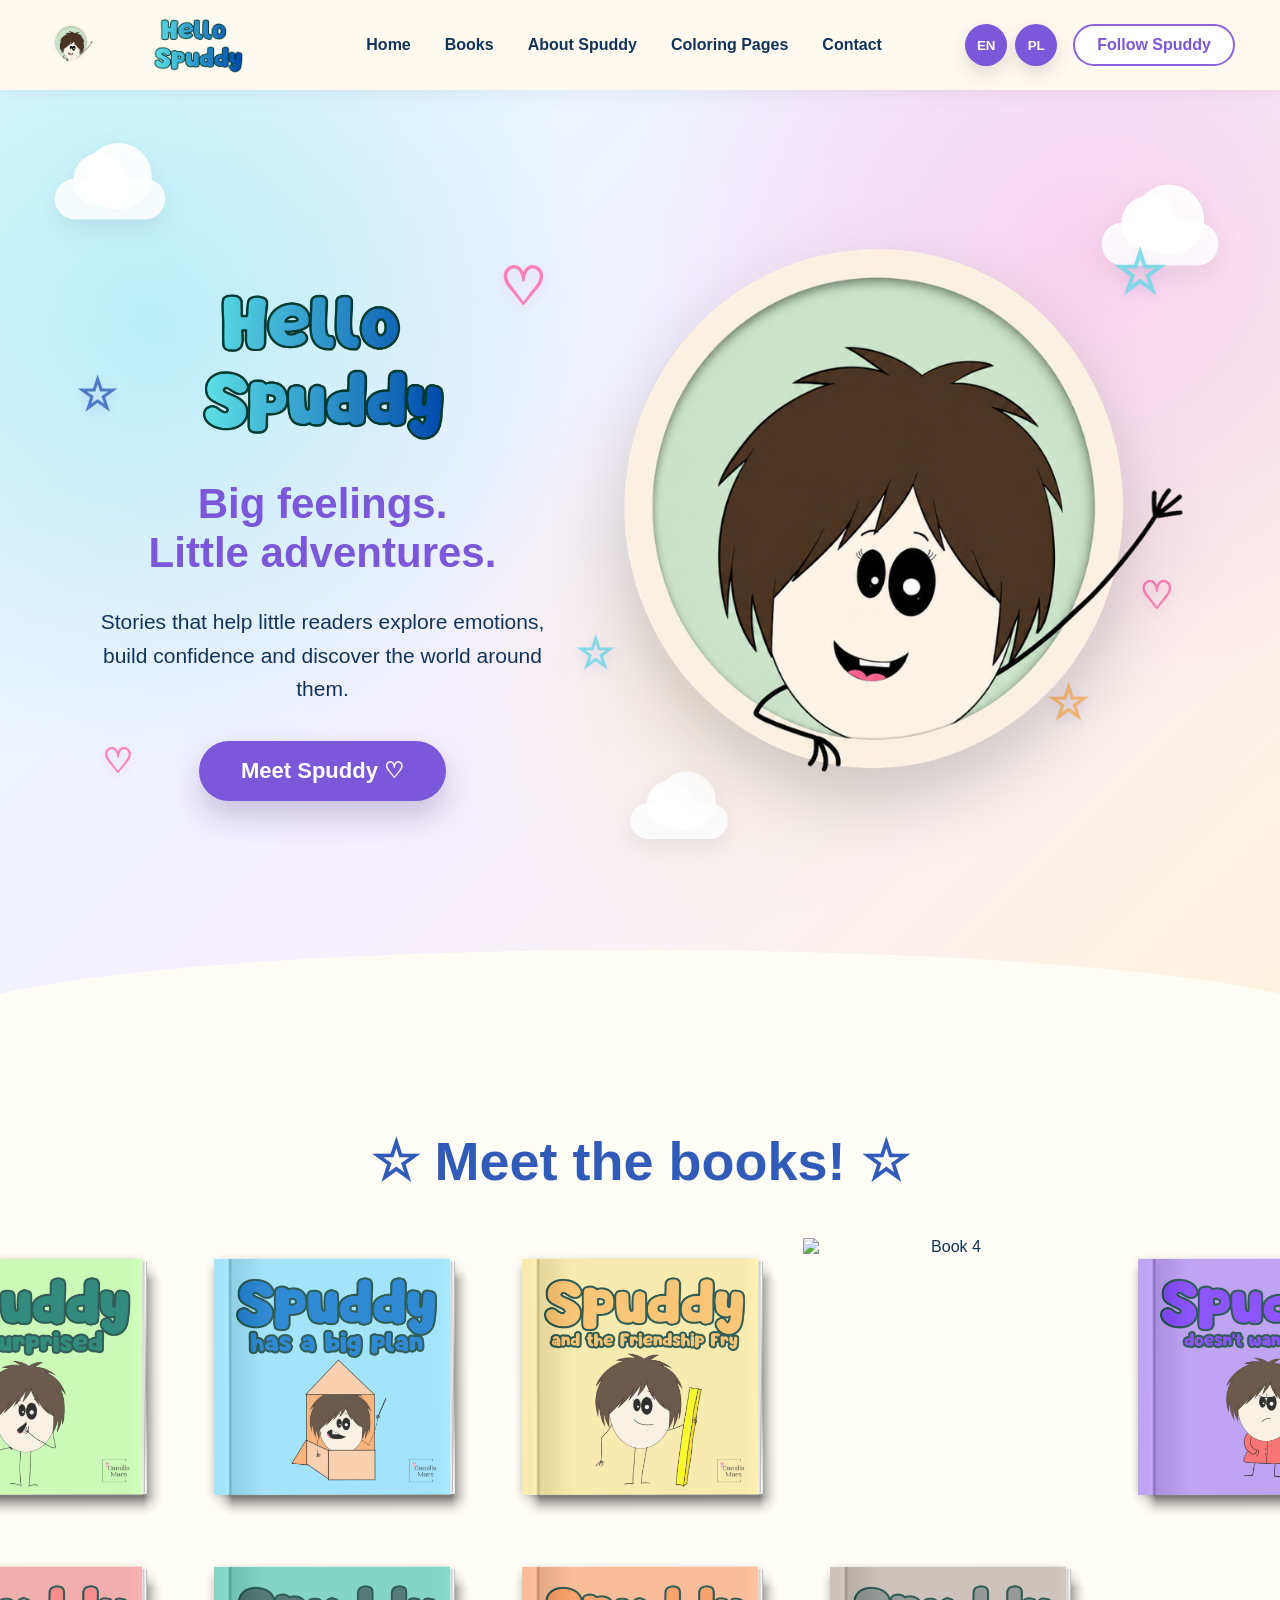
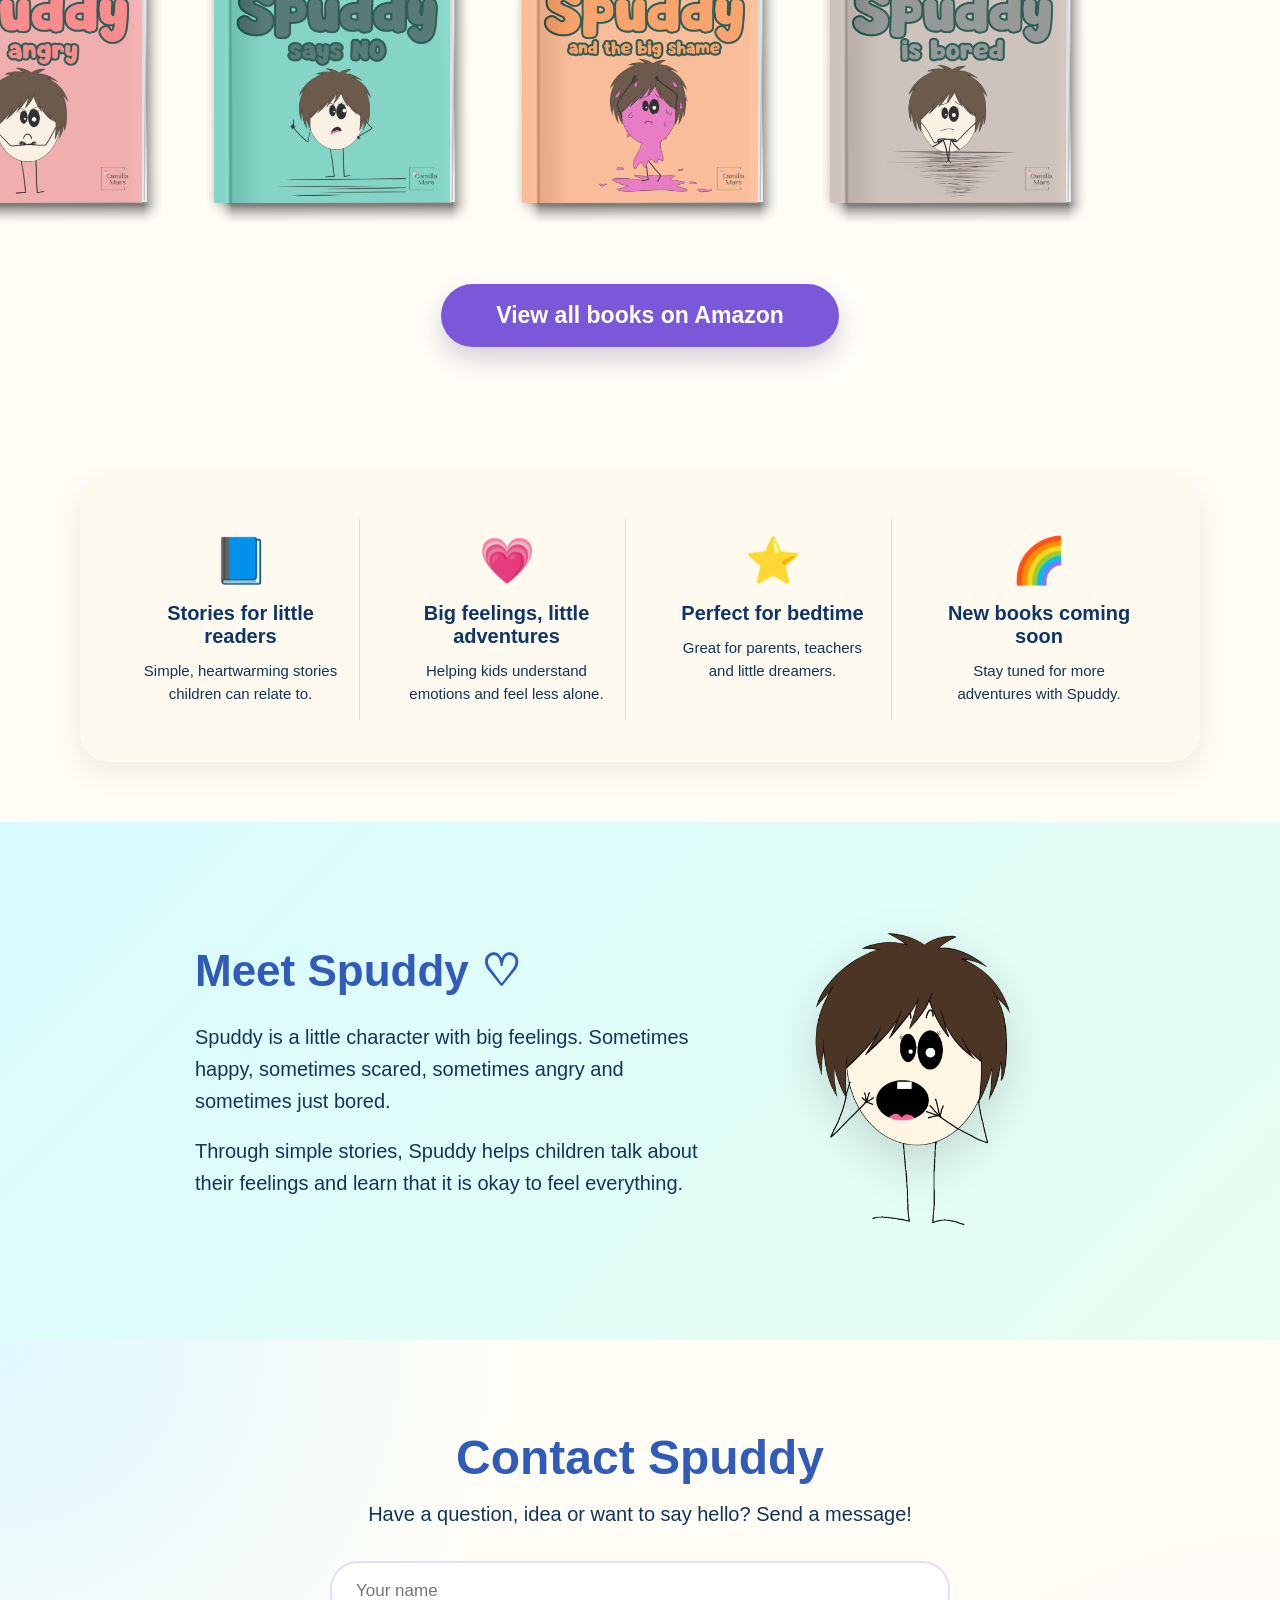
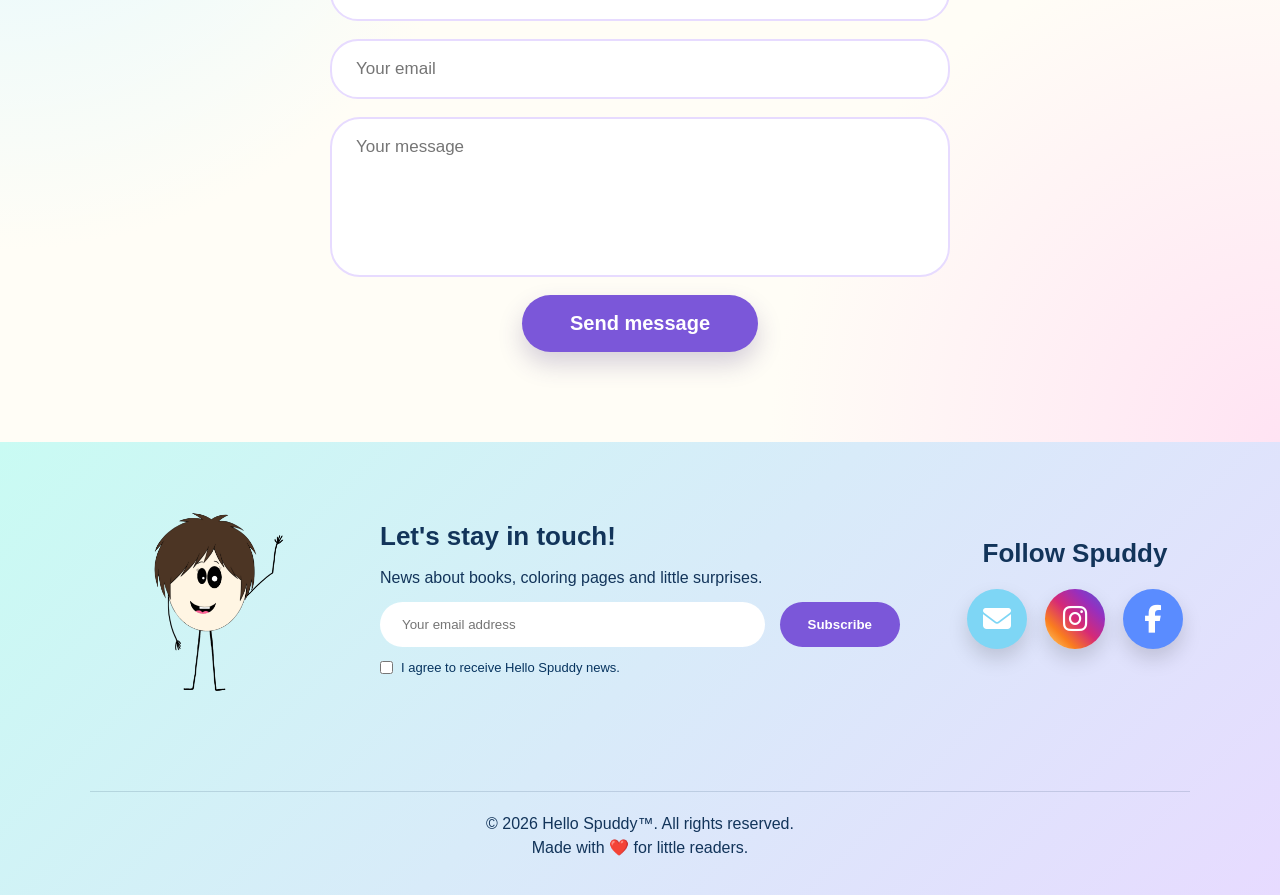
==== index.html @ d11b33b0 "news5" ====
<!DOCTYPE html>
<html lang="en">
<head>
  <meta charset="UTF-8" />
  <meta name="viewport" content="width=device-width, initial-scale=1.0" />
  <title>Hello Spuddy</title>

  <link rel="stylesheet" href="https://cdnjs.cloudflare.com/ajax/libs/font-awesome/6.7.2/css/all.min.css">
  <link rel="stylesheet" href="style.css" />
</head>

<body>

<header class="topbar">
  <div class="brand">
    <img src="images/Spuddy.png" alt="Spuddy" class="mini-spuddy">
    <img src="images/Logo.png" alt="Hello Spuddy" class="mini-logo">
  </div>

  <nav>
    <a href="#" data-i18n="navHome">Home</a>
    <a href="#books" data-i18n="navBooks">Books</a>
    <a href="#about" data-i18n="navAbout">About Spuddy</a>
    <a href="#coloring" data-i18n="navColoring">Coloring Pages</a>
    <a href="#contact" data-i18n="navContact">Contact</a>
  </nav>

  <div class="header-right">
    <div class="language-switcher">
      <button onclick="setLanguage('en')">EN</button>
      <button onclick="setLanguage('pl')">PL</button>
    </div>

    <a href="#follow" class="follow-btn" data-i18n="followBtn">Follow Spuddy</a>
  </div>
</header>

<section class="hero">
  <div class="floating-elements">
    <span class="cloud cloud1"></span>
    <span class="cloud cloud2"></span>
    <span class="cloud cloud3"></span>

    <span class="shape heart h1">♡</span>
    <span class="shape heart h2">♡</span>
    <span class="shape heart h3">♡</span>

    <span class="shape star s1">☆</span>
    <span class="shape star s2">☆</span>
    <span class="shape star s3">☆</span>
    <span class="shape star s4">☆</span>
  </div>

  <div class="hero-text">
    <img src="images/Logo.png" alt="Hello Spuddy" class="main-logo">

    <h2 data-i18n="heroTitle">Big feelings.<br>Little adventures.</h2>

    <p data-i18n="heroText">
      Stories that help little readers explore emotions, build confidence
      and discover the world around them.
    </p>

    <a href="#books" class="main-btn" data-i18n="heroButton">Meet Spuddy ♡</a>
  </div>

  <div class="hero-image">
    <img src="images/Spuddy.png" alt="Spuddy" class="big-spuddy">
  </div>
</section>

<section class="books-section" id="books">
  <h2 class="section-title" data-i18n="booksTitle">☆ Meet the books! ☆</h2>

  <div class="books-grid">
    <img src="images/book1.png" alt="Book 1">
    <img src="images/book2.png" alt="Book 2">
    <img src="images/book3.png" alt="Book 3">
    <img src="images/book4.png" alt="Book 4">
    <img src="images/book5.png" alt="Book 5">
    <img src="images/book6.png" alt="Book 6">
    <img src="images/book7.png" alt="Book 7">
    <img src="images/book8.png" alt="Book 8">
    <img src="images/book9.png" alt="Book 9">
  </div>

  <a href="#" class="amazon-btn" data-i18n="amazonButton">View all books on Amazon</a>
</section>

<section class="features">
  <div class="feature">
    <div class="icon">📘</div>
    <h3 data-i18n="feature1Title">Stories for little readers</h3>
    <p data-i18n="feature1Text">Simple, heartwarming stories children can relate to.</p>
  </div>

  <div class="feature">
    <div class="icon">💗</div>
    <h3 data-i18n="feature2Title">Big feelings, little adventures</h3>
    <p data-i18n="feature2Text">Helping kids understand emotions and feel less alone.</p>
  </div>

  <div class="feature">
    <div class="icon">⭐</div>
    <h3 data-i18n="feature3Title">Perfect for bedtime</h3>
    <p data-i18n="feature3Text">Great for parents, teachers and little dreamers.</p>
  </div>

  <div class="feature">
    <div class="icon">🌈</div>
    <h3 data-i18n="feature4Title">New books coming soon</h3>
    <p data-i18n="feature4Text">Stay tuned for more adventures with Spuddy.</p>
  </div>
</section>

<section class="about" id="about">
  <div>
    <h2 data-i18n="aboutTitle">Meet Spuddy ♡</h2>
    <p data-i18n="aboutText1">
      Spuddy is a little character with big feelings. Sometimes happy,
      sometimes scared, sometimes angry and sometimes just bored.
    </p>
    <p data-i18n="aboutText2">
      Through simple stories, Spuddy helps children talk about their feelings
      and learn that it is okay to feel everything.
    </p>
  </div>

  <img src="images/Spuddy2.png" alt="Spuddy">
</section>

<section class="contact-section" id="contact">
  <h2 data-i18n="contactTitle">Contact Spuddy</h2>
  <p data-i18n="contactText">
    Have a question, idea or want to say hello? Send a message!
  </p>

  <form class="contact-form"
      action="https://api.web3forms.com/submit"
      method="POST"
      target="hidden_iframe"
      onsubmit="showFormMessage()">

    <input type="hidden"
           name="access_key"
           value="de838ade-cd23-400a-8c38-801403afde8f">

    <input type="hidden"
           name="subject"
           value="New message from Hello Spuddy website">

    <input type="hidden"
           name="from_name"
           value="Hello Spuddy Website">

    <input type="hidden"
       name="redirect"
       value="https://hellospuddy.com/#contact">

    <input type="text"
           name="name"
           data-i18n-placeholder="contactName"
           placeholder="Your name"
           required>

    <input type="email"
           name="email"
           data-i18n-placeholder="contactEmail"
           placeholder="Your email"
           required>

    <textarea name="message"
              rows="6"
              data-i18n-placeholder="contactMessage"
              placeholder="Your message"
              required></textarea>

<button type="submit"
        data-i18n="contactButton">
  Send message
</button>

<p class="form-status" id="formStatus" data-i18n="formSuccess">
  Thank you! Your message has been sent successfully.
</p>

<iframe name="hidden_iframe" style="display:none;"></iframe>
  </form>
</section>

<footer>
  <div class="footer-spuddy">
    <img src="images/Spuddy3.png" alt="Spuddy">
  </div>

  <div class="footer-newsletter">
    <h3 data-i18n="stayTitle">Let's stay in touch!</h3>
    <p data-i18n="stayText">News about books, coloring pages and little surprises.</p>

    <div class="email-box">
      <input
        type="email"
        id="newsletterEmail"
        data-i18n-placeholder="emailPlaceholder"
        placeholder="Your email address"
        required
      >

      <button
        type="button"
        id="newsletterButton"
        data-i18n="subscribeButton">
        Subscribe
      </button>
    </div>

    <label class="newsletter-consent">
      <input type="checkbox" id="newsletterConsent">
      <span data-i18n="newsletterConsent">
        I agree to receive Hello Spuddy news.
      </span>
    </label>

    <p class="newsletter-status" id="newsletterStatus"></p>
  </div>

  <div class="social" id="follow">
    <h3 data-i18n="socialTitle">Follow Spuddy</h3>

    <div class="social-icons">
      <a href="mailto:hellospuddy@gmail.com" class="mail" title="Email">
        <i class="fas fa-envelope"></i>
      </a>

      <a href="https://instagram.com/hellospuddy" target="_blank" rel="noopener noreferrer" class="instagram" title="Instagram">
        <i class="fab fa-instagram"></i>
      </a>

      <a href="https://facebook.com/hellospuddy" target="_blank" rel="noopener noreferrer" class="facebook" title="Facebook">
        <i class="fab fa-facebook-f"></i>
      </a>
    </div>
  </div>

  <div class="footer-copyright">
    <p>
      © 2026 Hello Spuddy™. All rights reserved.
      <br>
      Made with ❤️ for little readers.
    </p>
  </div>
</footer>
<iframe name="brevo_hidden_iframe" style="display:none;"></iframe>

<form
  id="brevoHiddenForm"
  method="POST"
  action="https://7d89f763.sibforms.com/serve/[base64]"
  target="brevo_hidden_iframe"
  style="display:none;"
>
  <input type="text" name="EMAIL" id="brevoEmail">
  <input type="checkbox" name="NEWSLETTER_CONSENT" id="brevoConsent" value="1">
  <input type="text" name="email_address_check" value="">
  <input type="hidden" name="locale" id="brevoLocale" value="en">
</form>

<script src="script.js"></script>

</body>
</html>
---- style.css ----
*{
  margin:0;
  padding:0;
  box-sizing:border-box;
}

html{
  scroll-behavior:smooth;
}

body{
  font-family:Arial, Helvetica, sans-serif;
  background:#fffdf6;
  color:#12345a;
  overflow-x:hidden;
}

.topbar{
  height:90px;
  padding:0 45px;
  display:flex;
  align-items:center;
  justify-content:space-between;
  gap:30px;
  background:#fffaf0;
  position:sticky;
  top:0;
  z-index:20;
  box-shadow:0 5px 20px rgba(0,0,0,.05);
}

.brand{
  display:flex;
  align-items:center;
  gap:14px;
  flex-shrink:0;
}

.mini-spuddy{
  width:54px;
  height:54px;
  object-fit:contain;
}

.mini-logo{
  width:170px;
}

nav{
  display:flex;
  align-items:center;
  justify-content:center;
  gap:34px;
  flex:1;
}

nav a{
  color:#12345a;
  text-decoration:none;
  font-weight:bold;
  font-size:16px;
  white-space:nowrap;
}

nav a:hover{
  color:#7c55d9;
}

.header-right{
  display:flex;
  align-items:center;
  justify-content:flex-end;
  gap:16px;
  flex-shrink:0;
}

.language-switcher{
  display:flex;
  align-items:center;
  gap:8px;
  flex-shrink:0;
}

.language-switcher button{
  width:42px;
  height:42px;
  border:none;
  border-radius:50%;
  background:#7b57d9;
  color:white;
  font-weight:bold;
  cursor:pointer;
  transition:.3s;
  box-shadow:0 8px 18px rgba(0,0,0,.12);
}

.language-switcher button:hover{
  transform:translateY(-3px);
  background:#5A8CFF;
}

.follow-btn{
  min-width:160px;
  height:42px;
  display:flex;
  align-items:center;
  justify-content:center;
  border:2px solid #8b62df;
  border-radius:28px;
  padding:0 22px;
  color:#7c55d9;
  text-decoration:none;
  font-weight:bold;
  background:white;
  white-space:nowrap;
}

.hero{
  min-height:760px;
  display:flex;
  align-items:center;
  justify-content:space-between;
  padding:70px 90px 100px;
  background:
    radial-gradient(circle at 12% 25%, rgba(130,226,240,.45), transparent 34%),
    radial-gradient(circle at 85% 18%, rgba(255,163,215,.38), transparent 35%),
    radial-gradient(circle at 55% 60%, rgba(255,236,167,.28), transparent 32%),
    linear-gradient(135deg,#e4fbff,#f5efff,#fff2df);
  position:relative;
  overflow:hidden;
}

.hero::after{
  content:"";
  position:absolute;
  bottom:-80px;
  left:-5%;
  width:110%;
  height:150px;
  background:#fffdf6;
  border-radius:50% 50% 0 0;
  z-index:2;
}

.floating-elements{
  position:absolute;
  inset:0;
  pointer-events:none;
  z-index:1;
  overflow:hidden;
}

.shape{
  position:absolute;
  font-weight:bold;
  opacity:.8;
  animation:floatShape 7s ease-in-out infinite;
}

.heart{
  font-size:52px;
  color:#ff66a8;
  text-shadow:0 4px 10px rgba(255,102,168,.25);
}

.star{
  font-size:58px;
  color:#8b62df;
  text-shadow:0 4px 10px rgba(139,98,223,.22);
}

.h1{ top:18%; left:39%; animation-delay:0s; }
.h2{ top:52%; left:89%; animation-delay:1.5s; font-size:38px; }
.h3{ top:70%; left:8%; animation-delay:2.8s; font-size:34px; }

.s1{ top:16%; right:9%; animation-delay:.5s; color:#68d7e7; }
.s2{ top:58%; left:45%; animation-delay:1.2s; color:#68d7e7; font-size:42px; }
.s3{ top:63%; right:15%; animation-delay:2.2s; color:#ffb55f; font-size:46px; }
.s4{ top:30%; left:6%; animation-delay:3s; color:#315bb8; font-size:44px; }

.cloud{
  position:absolute;
  width:130px;
  height:48px;
  background:rgba(255,255,255,.85);
  border-radius:60px;
  filter:drop-shadow(0 10px 15px rgba(0,0,0,.08));
  animation:cloudMove 16s ease-in-out infinite;
}

.cloud::before,
.cloud::after{
  content:"";
  position:absolute;
  background:rgba(255,255,255,.9);
  border-radius:50%;
}

.cloud::before{
  width:62px;
  height:62px;
  left:22px;
  top:-30px;
}

.cloud::after{
  width:78px;
  height:78px;
  right:16px;
  top:-42px;
}

.cloud1{
  top:85px;
  left:45px;
  transform:scale(.85);
  animation-delay:0s;
}

.cloud2{
  top:130px;
  right:55px;
  transform:scale(.9);
  animation-delay:3s;
}

.cloud3{
  bottom:175px;
  left:48%;
  transform:scale(.75);
  animation-delay:5s;
}

@keyframes floatShape{
  0%{ transform:translateY(0) rotate(0deg) scale(1); }
  50%{ transform:translateY(-18px) rotate(8deg) scale(1.08); }
  100%{ transform:translateY(0) rotate(0deg) scale(1); }
}

@keyframes cloudMove{
  0%{ transform:translateX(0) translateY(0) scale(var(--scale,1)); }
  50%{ transform:translateX(28px) translateY(-12px) scale(var(--scale,1)); }
  100%{ transform:translateX(0) translateY(0) scale(var(--scale,1)); }
}

.hero-text{
  width:45%;
  position:relative;
  z-index:3;
  text-align:center;
  padding-right:30px;
}

.main-logo{
  width:1020px;
  max-width:100%;
  margin-bottom:25px;
}

.hero-text h2{
  font-size:42px;
  color:#7b57d9;
  line-height:1.15;
  margin-bottom:28px;
}

.hero-text p{
  font-size:21px;
  line-height:1.6;
  max-width:520px;
  margin:0 auto 35px;
}

.main-btn{
  display:inline-block;
  padding:17px 42px;
  border-radius:40px;
  background:#7b57d9;
  color:white;
  text-decoration:none;
  font-size:22px;
  font-weight:bold;
  box-shadow:0 15px 30px rgba(70,50,120,.25);
  transition:.3s;
}

.main-btn:hover{
  transform:translateY(-5px);
}

.hero-image{
  width:55%;
  position:relative;
  z-index:3;
  display:flex;
  justify-content:center;
  align-items:center;
  overflow:visible;
}

.big-spuddy{
  width:760px;
  max-width:none;
  filter:drop-shadow(0 30px 35px rgba(0,0,0,.18));
  animation:spuddyFloat 7s ease-in-out infinite;
}

@keyframes spuddyFloat{
  0%{
    transform:scale(1.25) translateX(0) translateY(0) rotate(-1deg);
  }
  50%{
    transform:scale(1.25) translateX(0) translateY(-12px) rotate(1deg);
  }
  100%{
    transform:scale(1.25) translateX(0) translateY(0) rotate(-1deg);
  }
}

.books-section{
  padding:110px 90px 70px;
  text-align:center;
  background:#fffdf6;
}

.section-title{
  font-size:54px;
  color:#315bb8;
  margin-bottom:45px;
}

.books-grid{
  max-width:1650px;
  margin:0 auto;
  display:grid;
  grid-template-columns:repeat(5, auto);
  justify-content:center;
  gap:18px;
}

.books-grid img{
  width:290px;
  height:auto;
  display:block;
  background:none;
  border:none;
  box-shadow:none;
  transition:.35s ease;
}

.books-grid img:hover{
  transform:translateY(-8px) scale(1.08);
  filter:drop-shadow(0 18px 25px rgba(0,0,0,.25));
}

.amazon-btn{
  display:inline-block;
  margin-top:48px;
  padding:18px 55px;
  border-radius:40px;
  background:#7b57d9;
  color:white;
  font-size:23px;
  text-decoration:none;
  font-weight:bold;
  box-shadow:0 12px 25px rgba(70,50,120,.22);
}

.features{
  max-width:1120px;
  margin:60px auto;
  padding:42px;
  border-radius:28px;
  background:#fffaf0;
  display:grid;
  grid-template-columns:repeat(4,1fr);
  gap:28px;
  box-shadow:0 10px 30px rgba(0,0,0,.08);
}

.feature{
  text-align:center;
  padding:15px;
  border-right:1px solid rgba(0,0,0,.12);
}

.feature:last-child{
  border-right:none;
}

.icon{
  font-size:45px;
  margin-bottom:15px;
}

.feature h3{
  font-size:20px;
  margin-bottom:12px;
  color:#0f3566;
}

.feature p{
  font-size:15px;
  line-height:1.5;
}

.about{
  display:flex;
  align-items:center;
  justify-content:center;
  gap:70px;
  padding:80px 90px;
  background:linear-gradient(135deg,#d9fbff,#e8fff1);
}

.about div{
  max-width:520px;
}

.about h2{
  font-size:44px;
  color:#315bb8;
  margin-bottom:25px;
}

.about p{
  font-size:20px;
  line-height:1.6;
  margin-bottom:18px;
}

.about img{
  width:300px;
  filter:drop-shadow(0 18px 25px rgba(0,0,0,.15));
}

.contact-section{
  padding:90px 25px;
  text-align:center;
  background:
    radial-gradient(circle at top left,#dff8ff,transparent 35%),
    radial-gradient(circle at bottom right,#ffe3f3,transparent 35%),
    #fffdf6;
}

.contact-section h2{
  font-size:48px;
  color:#315bb8;
  margin-bottom:18px;
}

.contact-section p{
  font-size:20px;
  margin-bottom:35px;
}

.contact-form{
  max-width:620px;
  margin:0 auto;
  display:flex;
  flex-direction:column;
  gap:18px;
}

.contact-form input,
.contact-form textarea{
  width:100%;
  padding:18px 24px;
  border:2px solid #e7dbff;
  border-radius:28px;
  font-size:17px;
  font-family:Arial, Helvetica, sans-serif;
  color:#12345a;
  outline:none;
  background:white;
}

.contact-form textarea{
  resize:none;
  border-radius:30px;
}

.contact-form input:focus,
.contact-form textarea:focus{
  border-color:#8b62df;
  box-shadow:0 8px 22px rgba(139,98,223,.15);
}

.contact-form button{
  align-self:center;
  padding:17px 48px;
  border:none;
  border-radius:40px;
  background:#7b57d9;
  color:white;
  font-size:20px;
  font-weight:bold;
  cursor:pointer;
  box-shadow:0 12px 25px rgba(70,50,120,.22);
  transition:.3s;
}

.contact-form button:hover{
  transform:translateY(-5px);
  background:#5A8CFF;
}

footer{
  display:grid;
  grid-template-columns:1fr minmax(360px, 520px) 1fr;
  align-items:center;
  gap:60px;
  padding:55px 90px 35px;
  background:linear-gradient(135deg,#c9fbf3,#e7dbff);
}

.footer-spuddy{
  display:flex;
  justify-content:center;
}

.footer-spuddy img{
  width:180px;
}

.footer-newsletter{
  width:100%;
  justify-self:center;
  text-align:left;
}

footer h3{
  font-size:26px;
  margin-bottom:14px;
}

footer p{
  font-size:16px;
  line-height:1.5;
}

.email-box{
  display:flex;
  align-items:center;
  gap:15px;
  width:100%;
  margin-top:12px;
}

.email-box input{
  flex:1;
  min-width:0;
  padding:15px 22px;
  border:none;
  border-radius:30px;
}

.email-box button{
  padding:15px 28px;
  border:none;
  border-radius:30px;
  background:#7b57d9;
  color:white;
  font-weight:bold;
  cursor:pointer;
}

.newsletter-consent{
  display:flex;
  align-items:flex-start;
  gap:8px;
  margin-top:12px;
  max-width:520px;
  font-size:13px;
  line-height:1.35;
  color:#07345f;
  text-align:left;
}

.newsletter-consent input{
  margin-top:2px;
  flex-shrink:0;
  accent-color:#7b4de2;
}

.newsletter-status{
  margin-top:10px;
  font-size:14px;
  font-weight:700;
  color:#7b4de2;
  text-align:left;
}

.social{
  text-align:center;
  justify-self:center;
}

.social-icons{
  display:flex;
  justify-content:center;
  gap:18px;
  margin:20px 0;
}

.social-icons a{
  width:60px;
  height:60px;
  border-radius:50%;
  display:flex;
  justify-content:center;
  align-items:center;
  font-size:28px;
  text-decoration:none;
  transition:.35s;
  color:white;
  box-shadow:0 10px 20px rgba(0,0,0,.15);
}

.mail{
  background:#7ED6F5;
}

.instagram{
  background:linear-gradient(
    45deg,
    #feda75,
    #fa7e1e,
    #d62976,
    #962fbf,
    #4f5bd5
  );
}

.facebook{
  background:#5A8CFF;
}

.social-icons a:hover{
  transform:translateY(-8px) rotate(8deg) scale(1.12);
  box-shadow:0 20px 30px rgba(0,0,0,.22);
}

.footer-copyright{
  grid-column:1 / -1;
  width:100%;
  text-align:center;
  margin-top:20px;
  padding-top:20px;
  border-top:1px solid rgba(18,52,90,.15);
  color:#12345a;
  font-size:14px;
}

.form-status{
  display:none;
  margin-top:20px;
  padding:18px 25px;
  border-radius:25px;
  background:#fdf4fb;
  border:2px solid #f3c6e5;
  color:#8b3d73;
  font-size:18px;
  font-weight:600;
  line-height:1.7;
  text-align:center;
  box-shadow:0 8px 20px rgba(0,0,0,.08);
}

@media(max-width:1200px){
  .topbar{
    padding:0 25px;
    gap:20px;
  }

  nav{
    gap:22px;
  }

  nav a{
    font-size:15px;
  }

  .mini-logo{
    width:145px;
  }

  .follow-btn{
    min-width:145px;
    padding:0 18px;
  }

  .big-spuddy{
    width:650px;
  }

  @keyframes spuddyFloat{
    0%{
      transform:scale(1.18) translateX(0) translateY(0) rotate(-1deg);
    }
    50%{
      transform:scale(1.18) translateX(0) translateY(-10px) rotate(1deg);
    }
    100%{
      transform:scale(1.18) translateX(0) translateY(0) rotate(-1deg);
    }
  }
}

@media(max-width:950px){
  .topbar{
    height:auto;
    padding:20px;
    flex-direction:column;
    gap:18px;
  }

  .brand{
    justify-content:center;
  }

  nav{
    flex-wrap:wrap;
    justify-content:center;
    gap:18px;
    flex:none;
  }

  .header-right{
    justify-content:center;
  }

  .hero{
    flex-direction:column;
    padding:55px 25px 90px;
    text-align:center;
  }

  .hero-text,
  .hero-image{
    width:100%;
    padding-right:0;
  }

  .hero-image{
    justify-content:center;
  }

  .big-spuddy{
    width:430px;
    max-width:100%;
    margin-top:30px;
  }

  @keyframes spuddyFloat{
    0%{
      transform:scale(1) translateY(0) rotate(-1deg);
    }
    50%{
      transform:scale(1) translateY(-10px) rotate(1deg);
    }
    100%{
      transform:scale(1) translateY(0) rotate(-1deg);
    }
  }

  .main-logo{
    width:430px;
  }

  .hero-text h2{
    font-size:34px;
  }

  .books-section{
    padding:55px 25px;
  }

  .books-grid{
    grid-template-columns:repeat(2,1fr);
    gap:25px;
  }

  .books-grid img{
    width:150px;
  }

  .features{
    margin:35px 25px;
    grid-template-columns:1fr;
  }

  .feature{
    border-right:none;
    border-bottom:1px solid rgba(0,0,0,.12);
  }

  .feature:last-child{
    border-bottom:none;
  }

  .about{
    flex-direction:column;
    padding:60px 30px;
    text-align:center;
  }

  .contact-section h2{
    font-size:36px;
  }

  footer{
    grid-template-columns:1fr;
    text-align:center;
    padding:50px 25px;
    gap:35px;
  }

  .footer-newsletter{
    text-align:center;
  }

  .email-box{
    flex-direction:column;
  }

  .email-box input,
  .email-box button{
    width:100%;
  }

  .newsletter-consent,
  .newsletter-status{
    text-align:left;
  }
}
const newsletterButton = document.getElementById("newsletterButton");

if (newsletterButton) {
  newsletterButton.addEventListener("click", function () {
    const emailInput = document.getElementById("newsletterEmail");
    const consentInput = document.getElementById("newsletterConsent");
    const status = document.getElementById("newsletterStatus");

    const brevoForm = document.getElementById("brevoHiddenForm");
    const brevoEmail = document.getElementById("brevoEmail");
    const brevoConsent = document.getElementById("brevoConsent");
    const brevoLocale = document.getElementById("brevoLocale");

    const currentLanguage = localStorage.getItem("language") || "en";

    if (!emailInput.value.trim()) {
      status.innerHTML = currentLanguage === "pl"
        ? "Podaj adres e-mail."
        : "Please enter your email address.";
      return;
    }

    if (!emailInput.checkValidity()) {
      status.innerHTML = currentLanguage === "pl"
        ? "Podaj poprawny adres e-mail."
        : "Please enter a valid email address.";
      return;
    }

    if (!consentInput.checked) {
      status.innerHTML = currentLanguage === "pl"
        ? "Zaznacz zgodę na zapis do newslettera."
        : "Please agree to receive Hello Spuddy news.";
      return;
    }

    brevoEmail.value = emailInput.value.trim();
    brevoConsent.checked = true;
    brevoLocale.value = currentLanguage;

    brevoForm.submit();

    status.innerHTML = currentLanguage === "pl"
      ? "💜 Dziękujemy! Sprawdź skrzynkę e-mail i potwierdź zapis."
      : "💜 Thank you! Please check your email and confirm your subscription.";

    emailInput.value = "";
    consentInput.checked = false;
  });
}
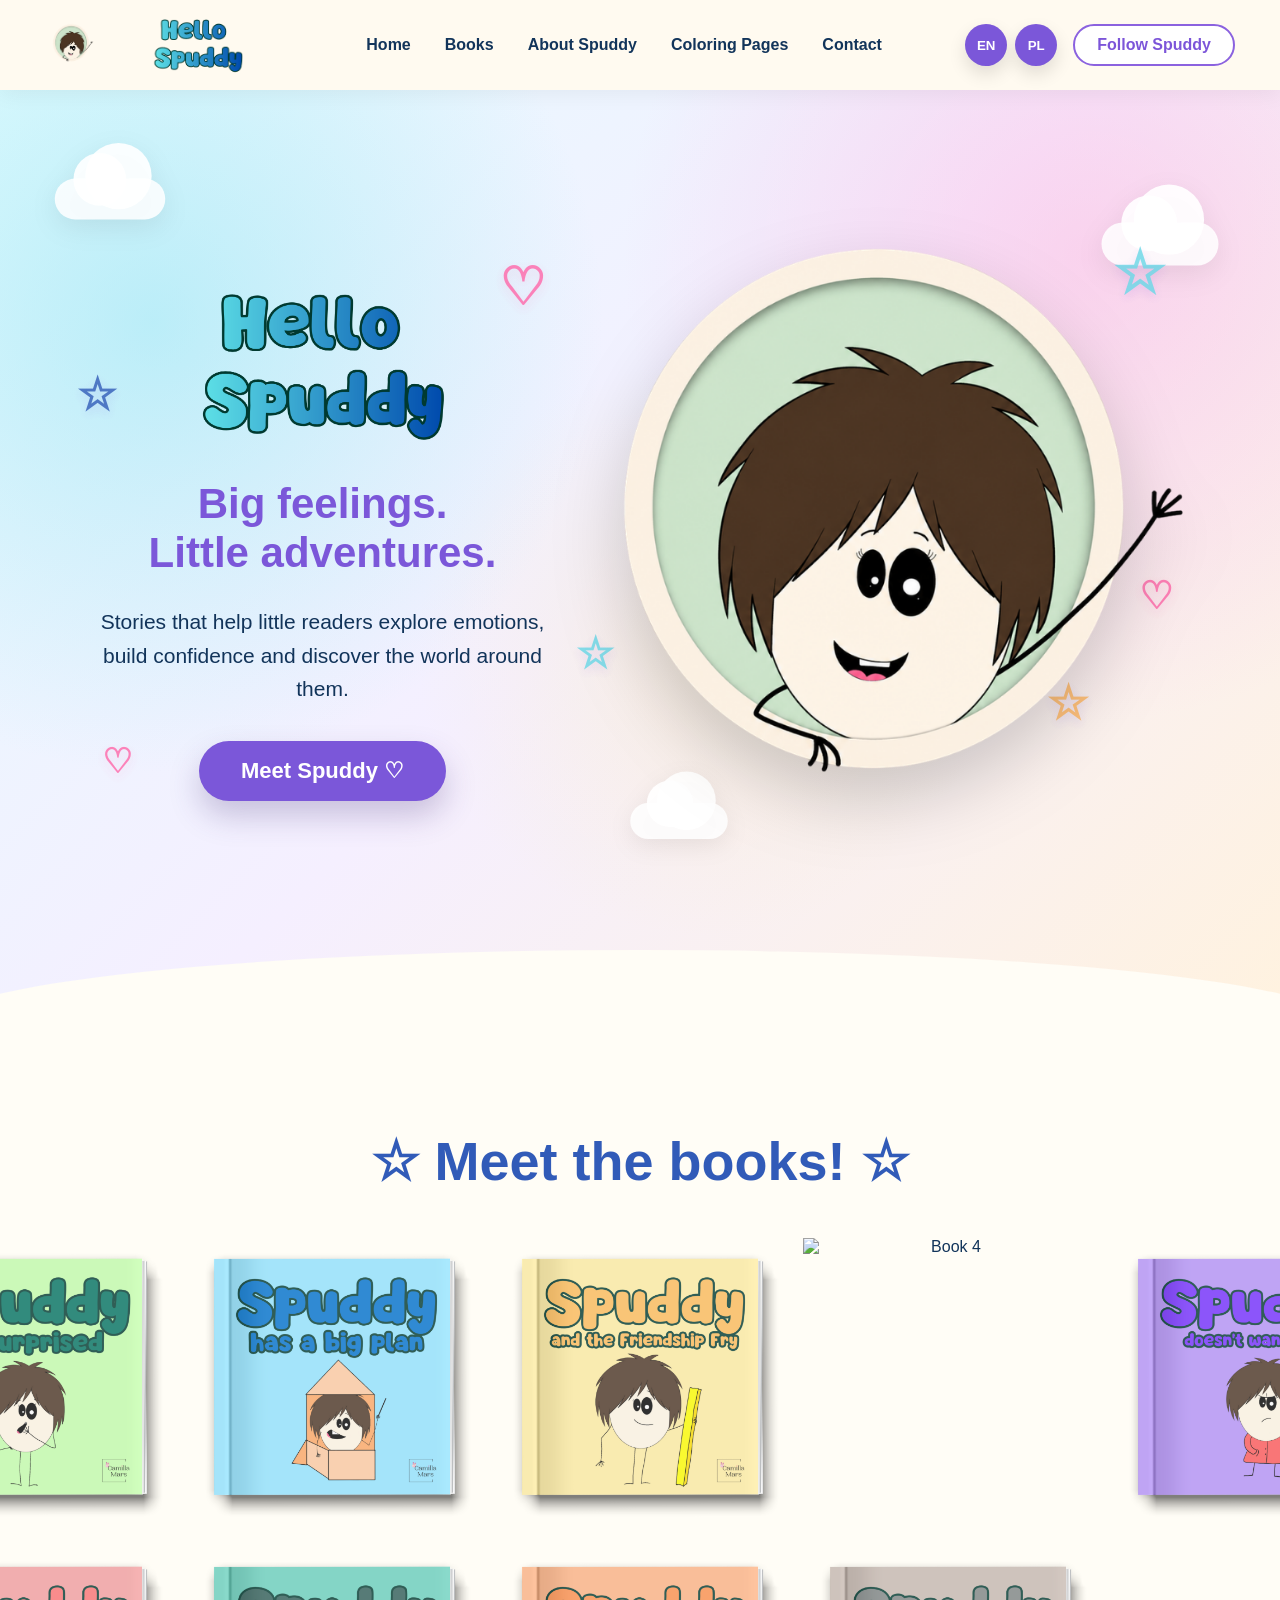
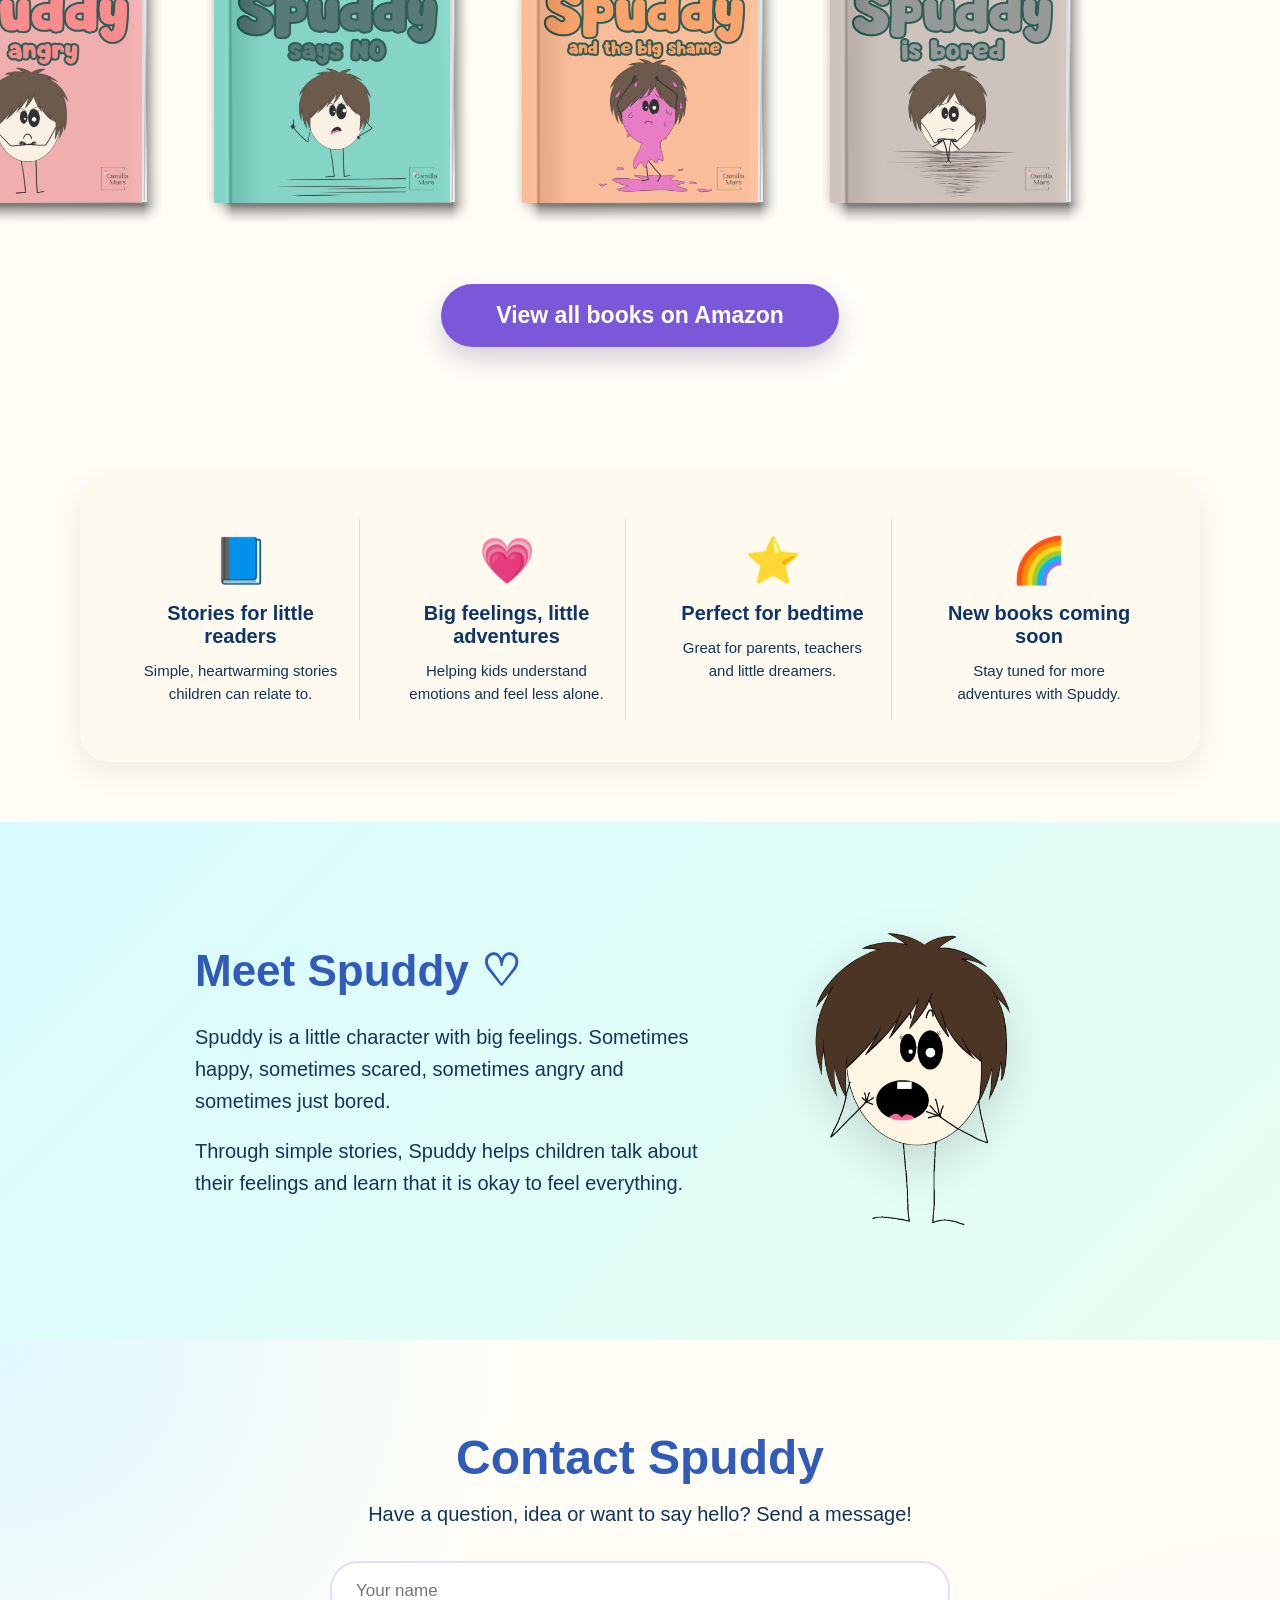
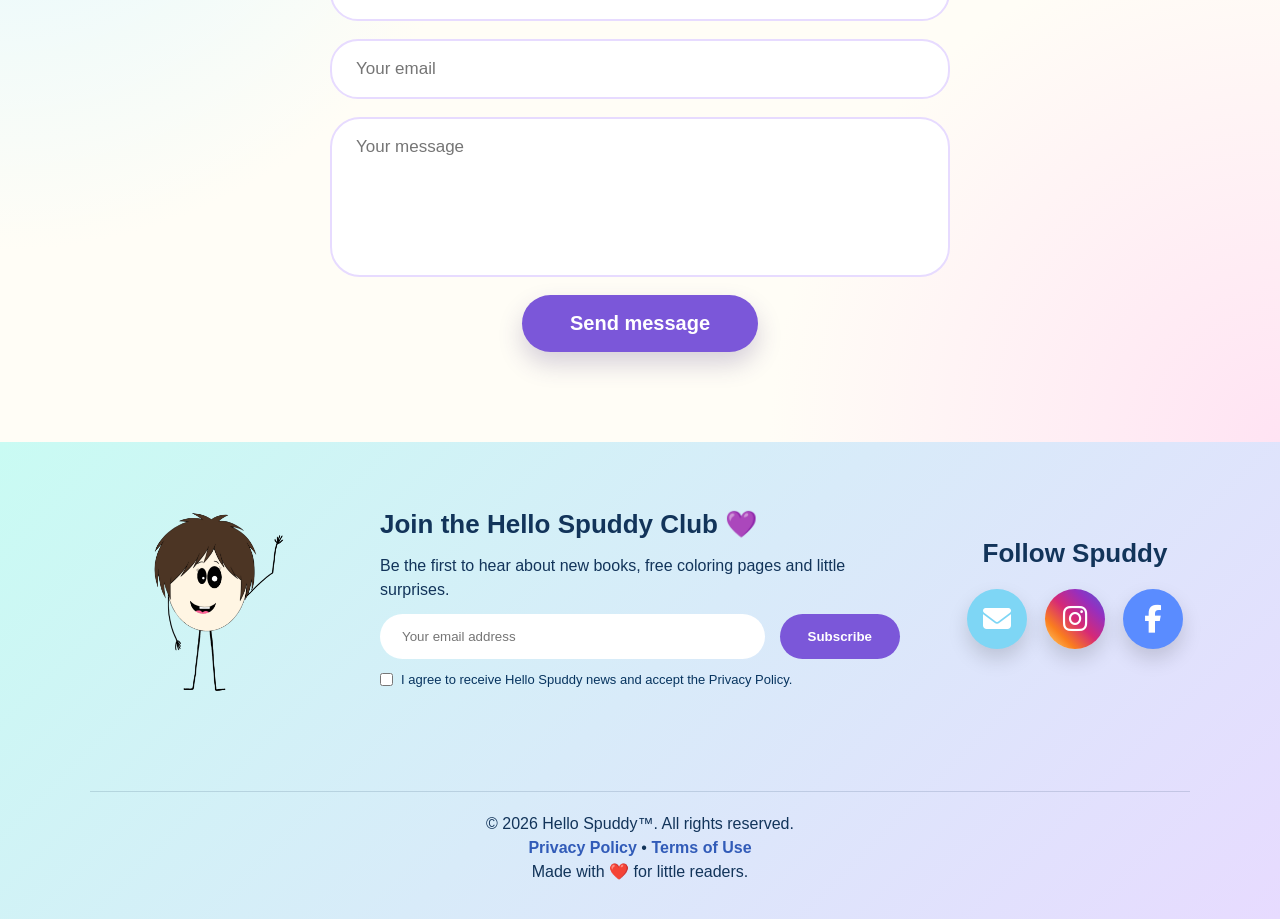
==== commit f537a562: "updateall1" ====
--- a/index.html
+++ b/index.html
@@ -246,6 +246,10 @@
     <p>
       © 2026 Hello Spuddy™. All rights reserved.
       <br>
+      <a href="privacy.html" data-i18n="privacyLink">Privacy Policy</a>
+      <span> • </span>
+      <a href="terms.html" data-i18n="termsLink">Terms of Use</a>
+      <br>
       Made with ❤️ for little readers.
     </p>
   </div>
@@ -255,7 +259,7 @@
 <form
   id="brevoHiddenForm"
   method="POST"
-  action="https://7d89f763.sibforms.com/serve/[base64]"
+  action=""
   target="brevo_hidden_iframe"
   style="display:none;"
 >
@@ -265,7 +269,7 @@
   <input type="hidden" name="locale" id="brevoLocale" value="en">
 </form>
 
-<script src="script.js"></script>
+<script src="script.js?v=8"></script>
 
 </body>
 </html>
--- a/style.css
+++ b/style.css
@@ -883,4 +883,83 @@
     emailInput.value = "";
     consentInput.checked = false;
   });
-}+}
+.footer-copyright a{
+  color:#315bb8;
+  font-weight:bold;
+  text-decoration:none;
+}
+
+.footer-copyright a:hover{
+  color:#7b57d9;
+  text-decoration:underline;
+}
+
+.legal-page{
+  padding:80px 25px;
+  background:
+    radial-gradient(circle at top left,#dff8ff,transparent 35%),
+    radial-gradient(circle at bottom right,#ffe3f3,transparent 35%),
+    #fffdf6;
+}
+
+.legal-card{
+  max-width:980px;
+  margin:0 auto;
+  padding:48px;
+  background:rgba(255,255,255,.9);
+  border-radius:32px;
+  box-shadow:0 14px 35px rgba(0,0,0,.08);
+}
+
+.legal-card h1{
+  font-size:46px;
+  color:#315bb8;
+  margin-bottom:14px;
+}
+
+.legal-card h2{
+  font-size:26px;
+  color:#12345a;
+  margin:34px 0 12px;
+}
+
+.legal-card p,
+.legal-card li{
+  font-size:17px;
+  line-height:1.7;
+  color:#12345a;
+}
+
+.legal-card ul{
+  padding-left:22px;
+  margin-top:10px;
+}
+
+.legal-date{
+  font-size:15px;
+  opacity:.75;
+  margin-bottom:28px;
+}
+
+.back-home{
+  display:inline-block;
+  margin-top:35px;
+  color:#7b57d9;
+  font-weight:bold;
+  text-decoration:none;
+}
+
+.back-home:hover{
+  text-decoration:underline;
+}
+
+@media(max-width:950px){
+  .legal-card{
+    padding:30px 22px;
+  }
+
+  .legal-card h1{
+    font-size:34px;
+  }
+}
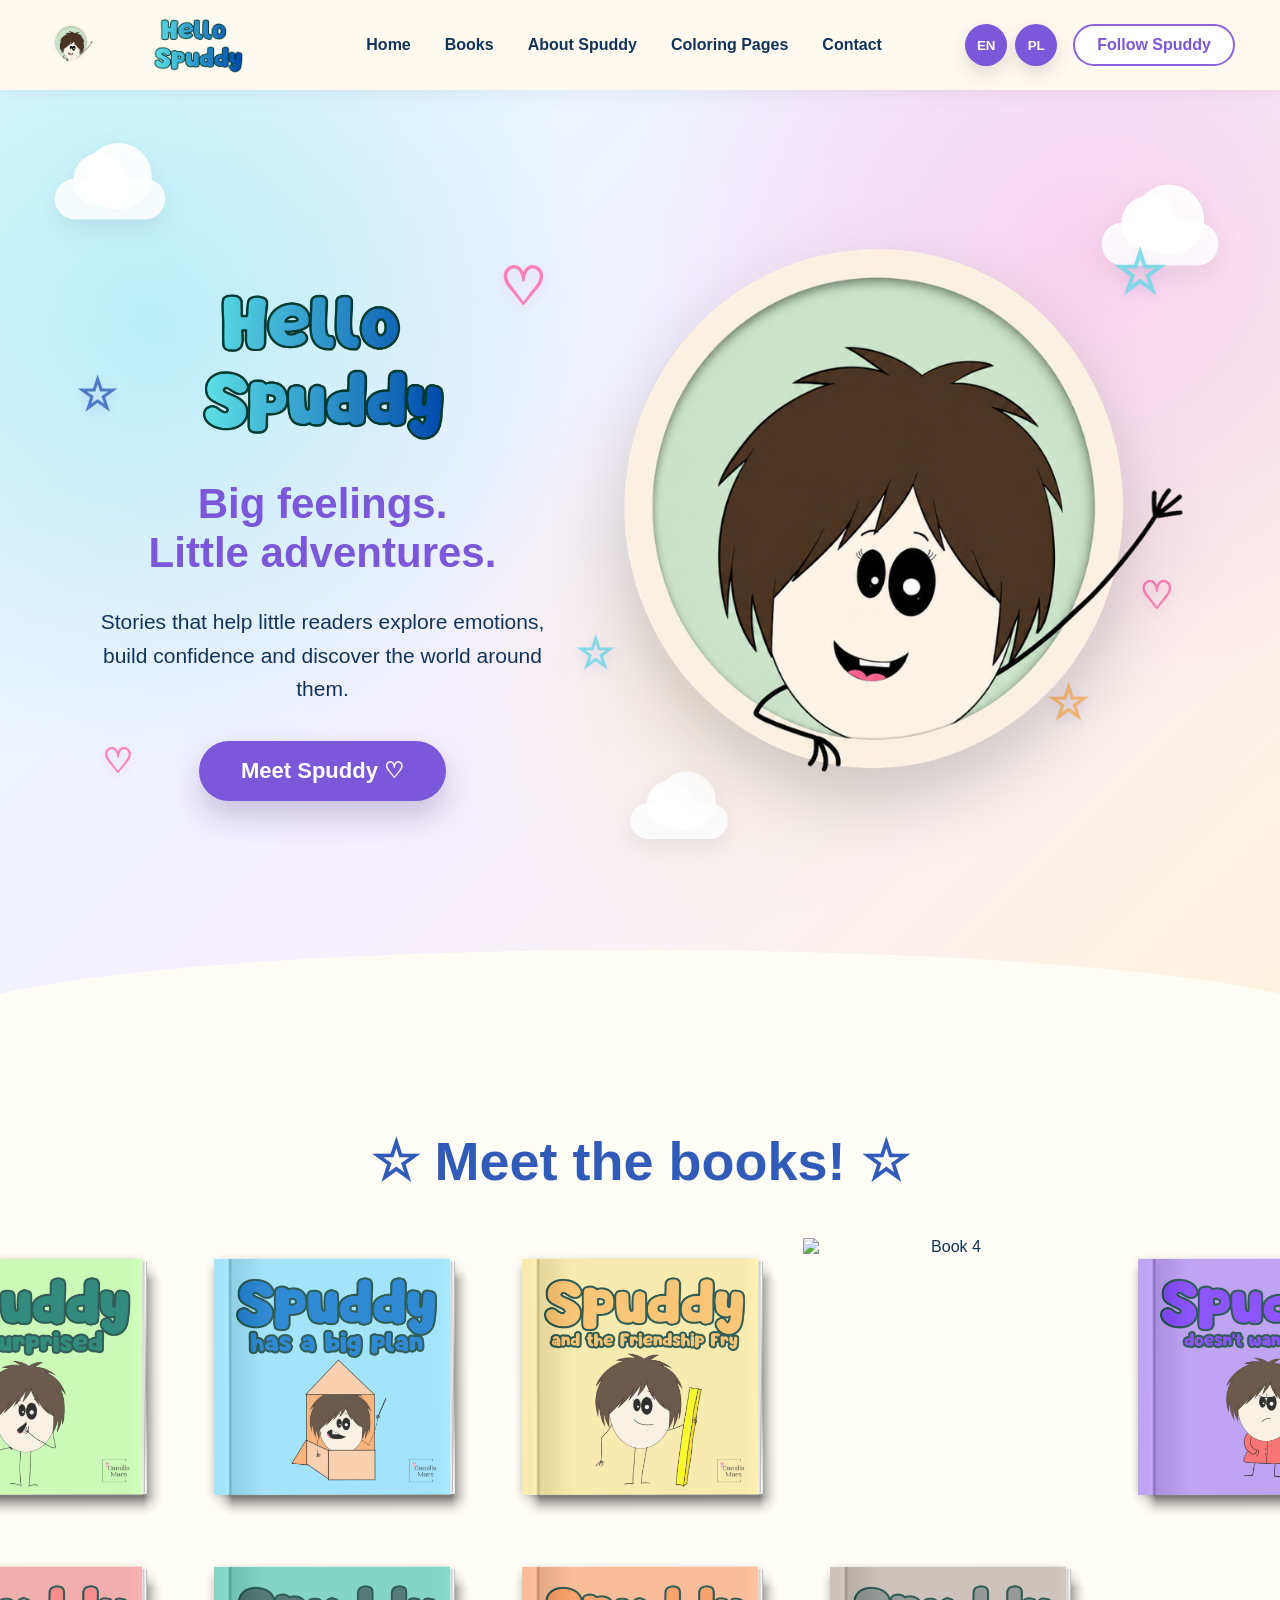
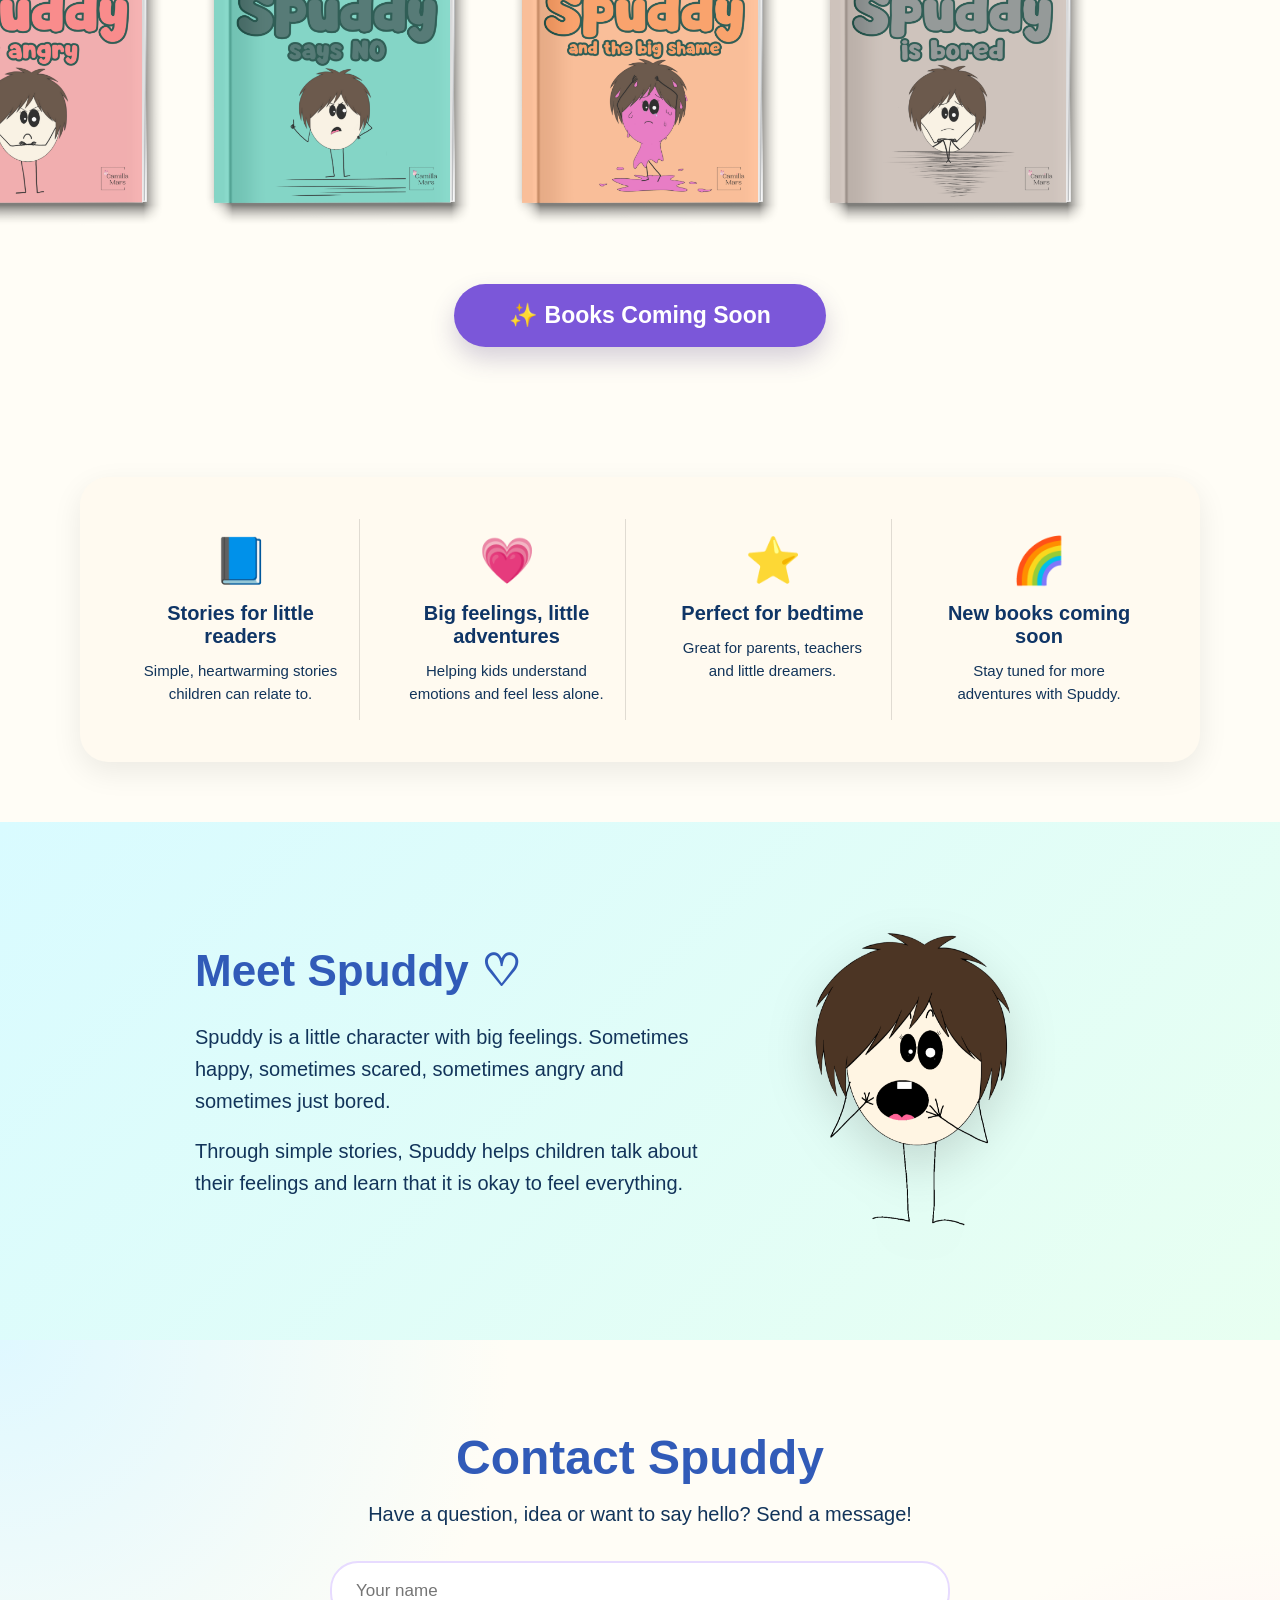
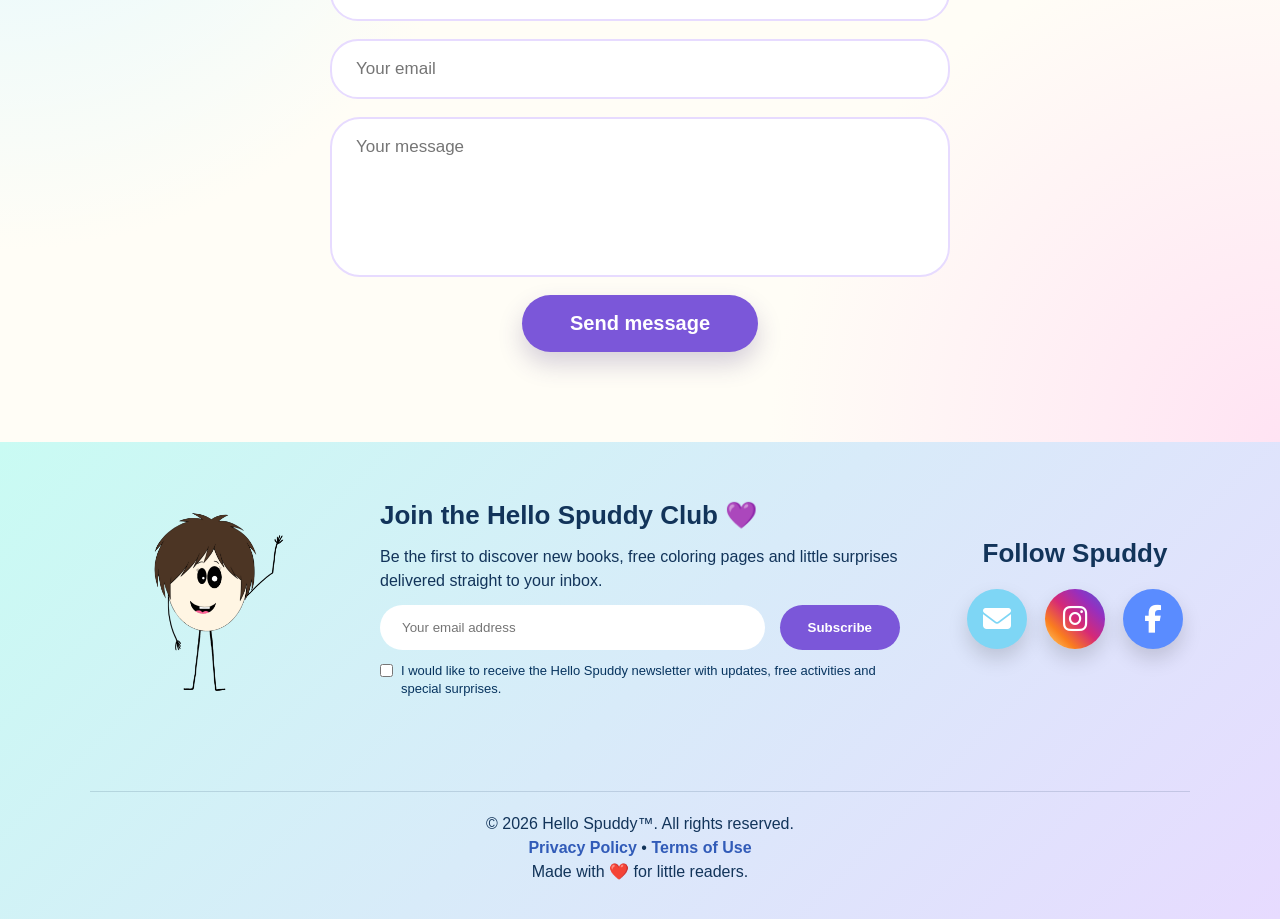
==== commit da022af8: "headupdate" ====
--- a/index.html
+++ b/index.html
@@ -3,7 +3,25 @@
 <head>
   <meta charset="UTF-8" />
   <meta name="viewport" content="width=device-width, initial-scale=1.0" />
-  <title>Hello Spuddy</title>
+
+  <title>Hello Spuddy | Children’s Books About Big Feelings</title>
+
+  <meta name="description" content="Hello Spuddy creates heartwarming children’s books about big feelings, little adventures, emotions, confidence and gentle bedtime stories for young readers.">
+  <meta name="keywords" content="Hello Spuddy, children’s books, kids books, books about emotions, bedtime stories, coloring pages, emotional learning for kids">
+  <meta name="author" content="Hello Spuddy">
+  <link rel="canonical" href="https://hellospuddy.com/">
+
+  <meta property="og:title" content="Hello Spuddy | Children’s Books About Big Feelings">
+  <meta property="og:description" content="Big feelings. Little adventures. Heartwarming stories for young readers.">
+  <meta property="og:image" content="https://hellospuddy.com/images/Logo.png">
+  <meta property="og:url" content="https://hellospuddy.com/">
+  <meta property="og:type" content="website">
+  <meta property="og:site_name" content="Hello Spuddy">
+
+  <meta name="twitter:card" content="summary_large_image">
+  <meta name="twitter:title" content="Hello Spuddy | Children’s Books About Big Feelings">
+  <meta name="twitter:description" content="Big feelings. Little adventures. Heartwarming stories for young readers.">
+  <meta name="twitter:image" content="https://hellospuddy.com/images/Logo.png">
 
   <link rel="stylesheet" href="https://cdnjs.cloudflare.com/ajax/libs/font-awesome/6.7.2/css/all.min.css">
   <link rel="stylesheet" href="style.css" />
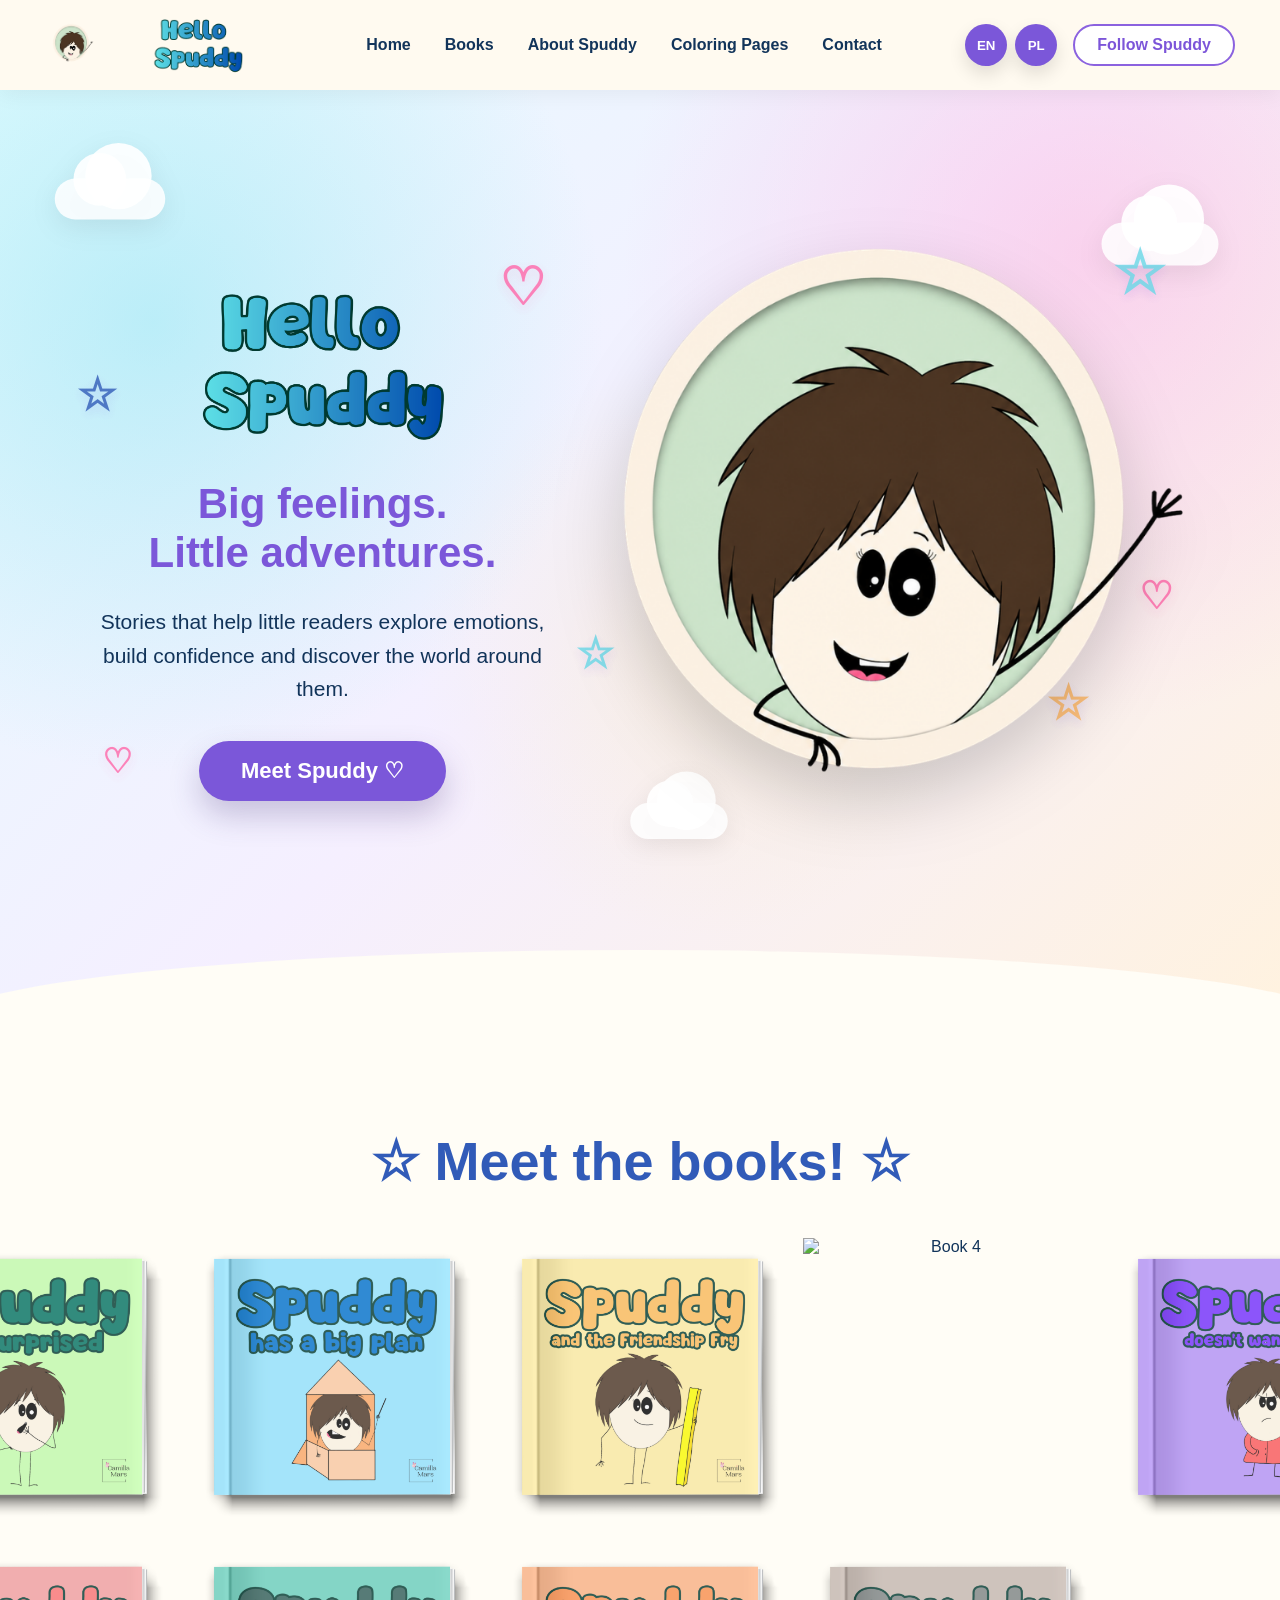
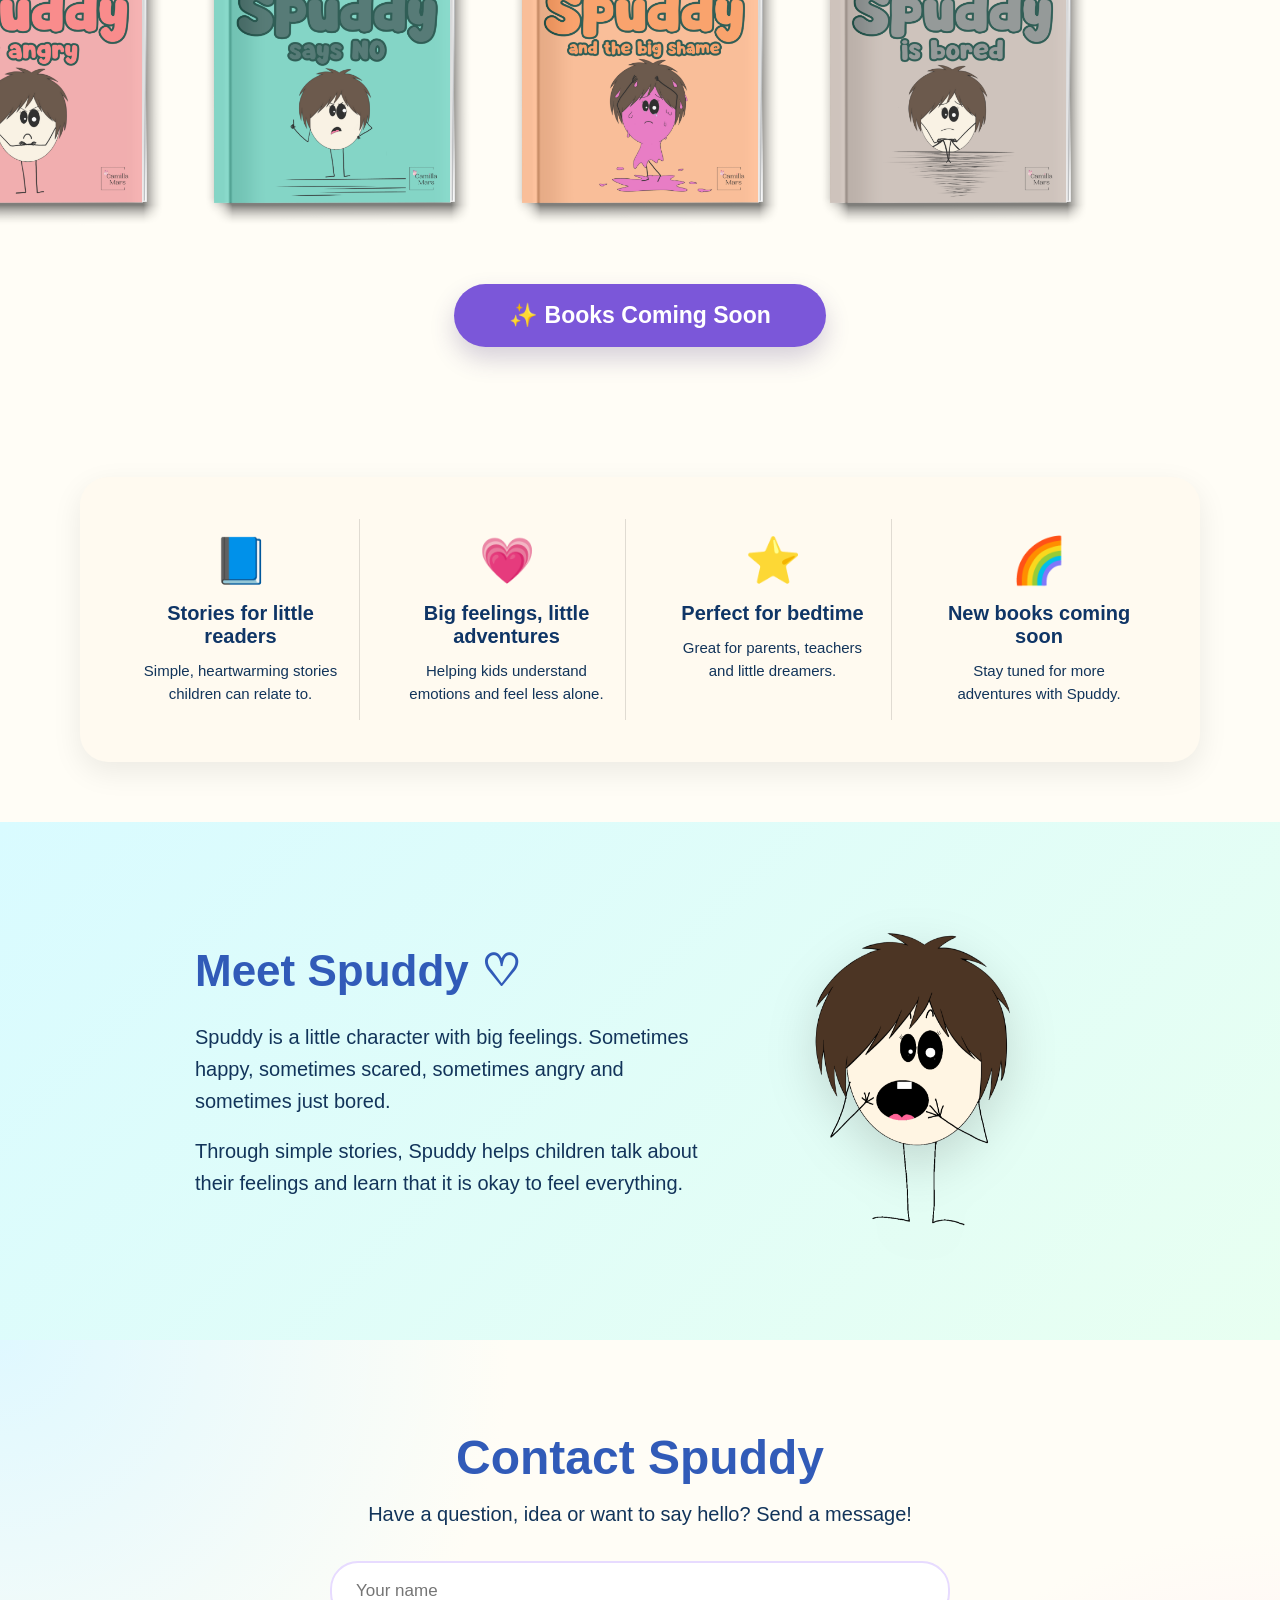
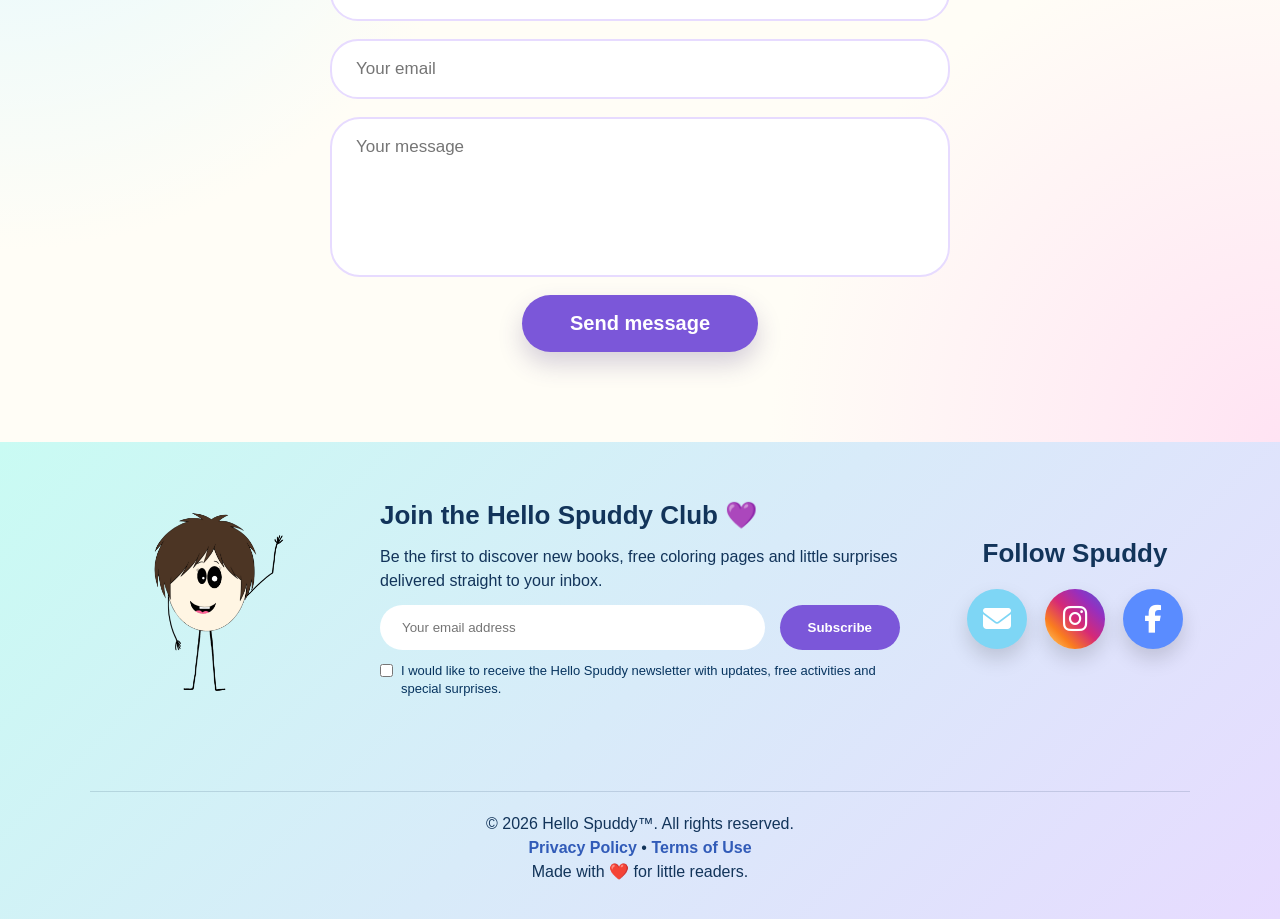
==== commit 0b6af28b: "googleanalityticsID" ====
--- a/index.html
+++ b/index.html
@@ -5,6 +5,15 @@
   <meta name="viewport" content="width=device-width, initial-scale=1.0" />
 
   <title>Hello Spuddy | Children’s Books About Big Feelings</title>
+  <!-- Google tag (gtag.js) -->
+<script async src="https://www.googletagmanager.com/gtag/js?id=G-1N1HCGV3VQ"></script>
+<script>
+  window.dataLayer = window.dataLayer || [];
+  function gtag(){dataLayer.push(arguments);}
+  gtag('js', new Date());
+
+  gtag('config', 'G-1N1HCGV3VQ');
+</script>
 
   <meta name="description" content="Hello Spuddy creates heartwarming children’s books about big feelings, little adventures, emotions, confidence and gentle bedtime stories for young readers.">
   <meta name="keywords" content="Hello Spuddy, children’s books, kids books, books about emotions, bedtime stories, coloring pages, emotional learning for kids">
@@ -25,6 +34,21 @@
 
   <link rel="stylesheet" href="https://cdnjs.cloudflare.com/ajax/libs/font-awesome/6.7.2/css/all.min.css">
   <link rel="stylesheet" href="style.css" />
+  <script type="application/ld+json">
+{
+  "@context": "https://schema.org",
+  "@type": "Organization",
+  "name": "Hello Spuddy",
+  "url": "https://hellospuddy.com",
+  "logo": "https://hellospuddy.com/images/Logo.png",
+  "description": "Hello Spuddy creates heartwarming children's books about emotions, confidence and little adventures.",
+  "sameAs": [
+    "https://www.instagram.com/hellospuddy",
+    "https://www.facebook.com/hellospuddy",
+    "https://www.pinterest.com/hellospuddy"
+  ]
+}
+</script>
 </head>
 
 <body>
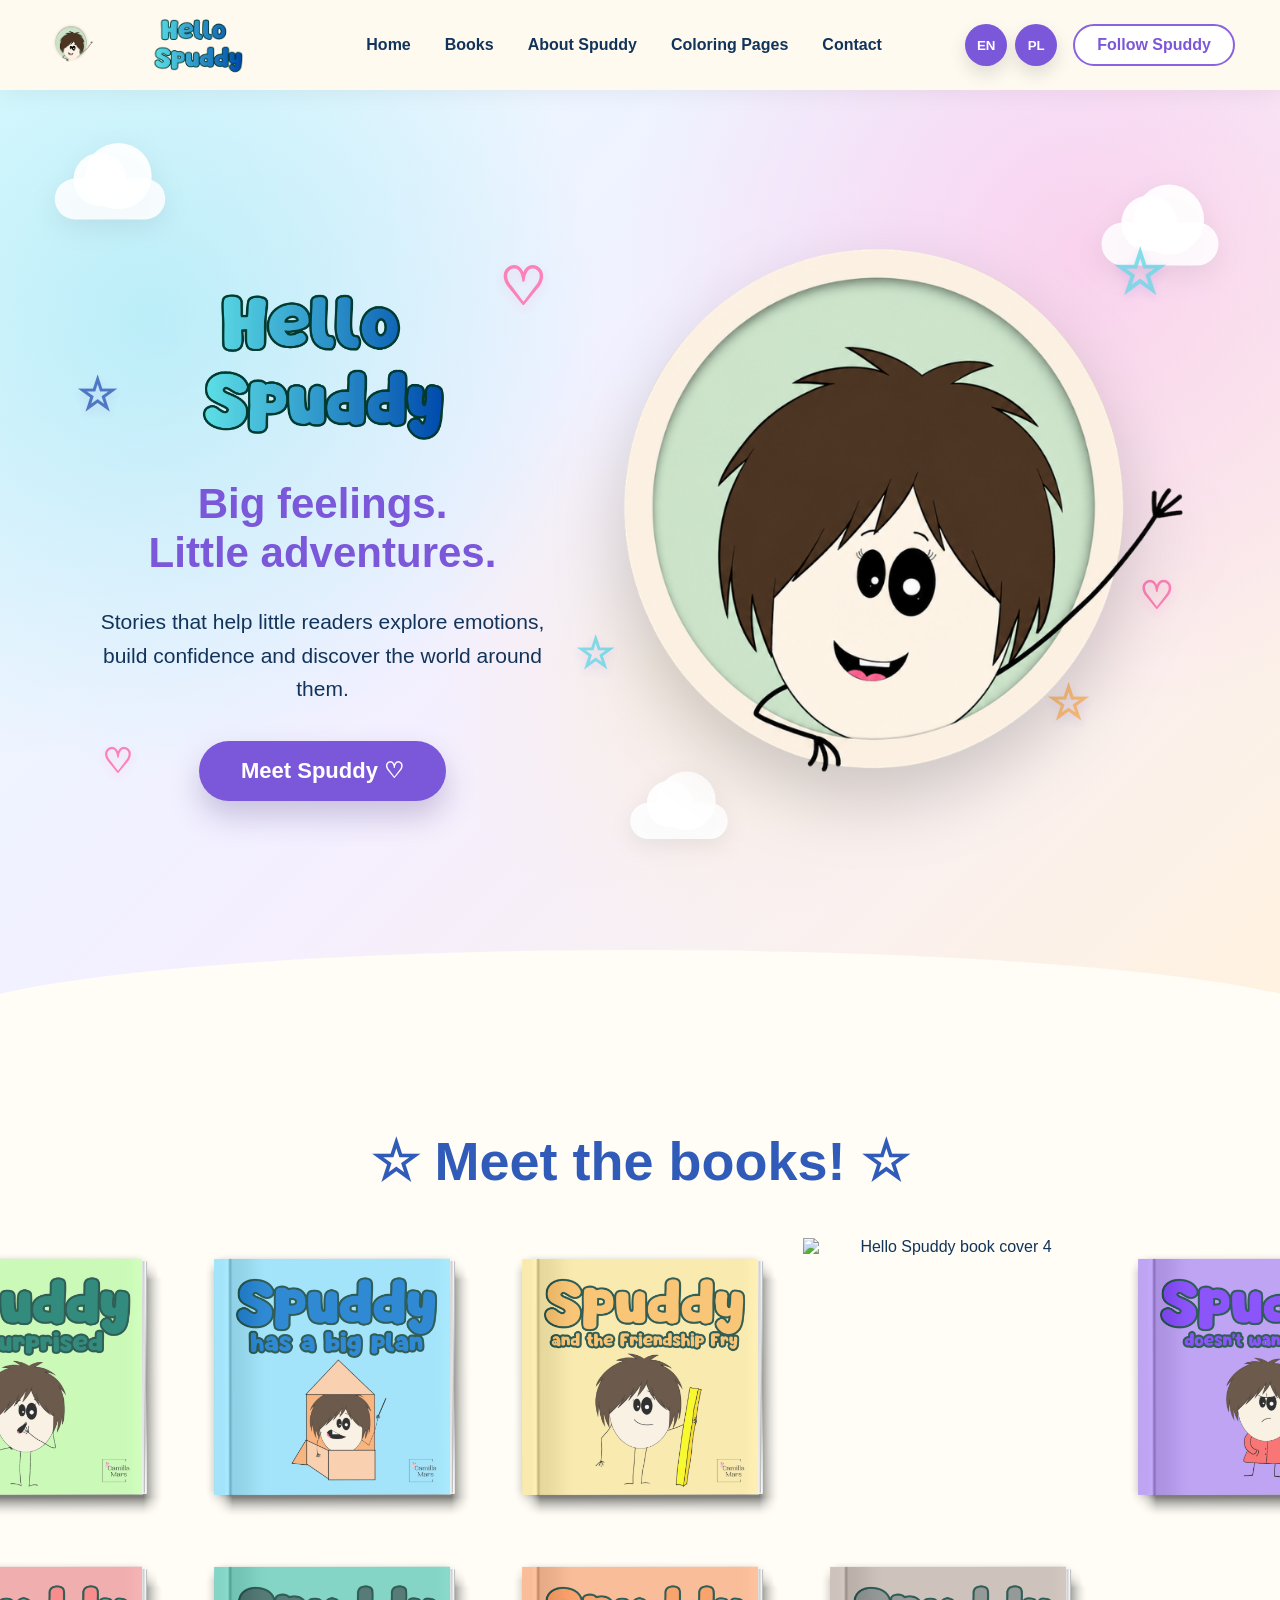
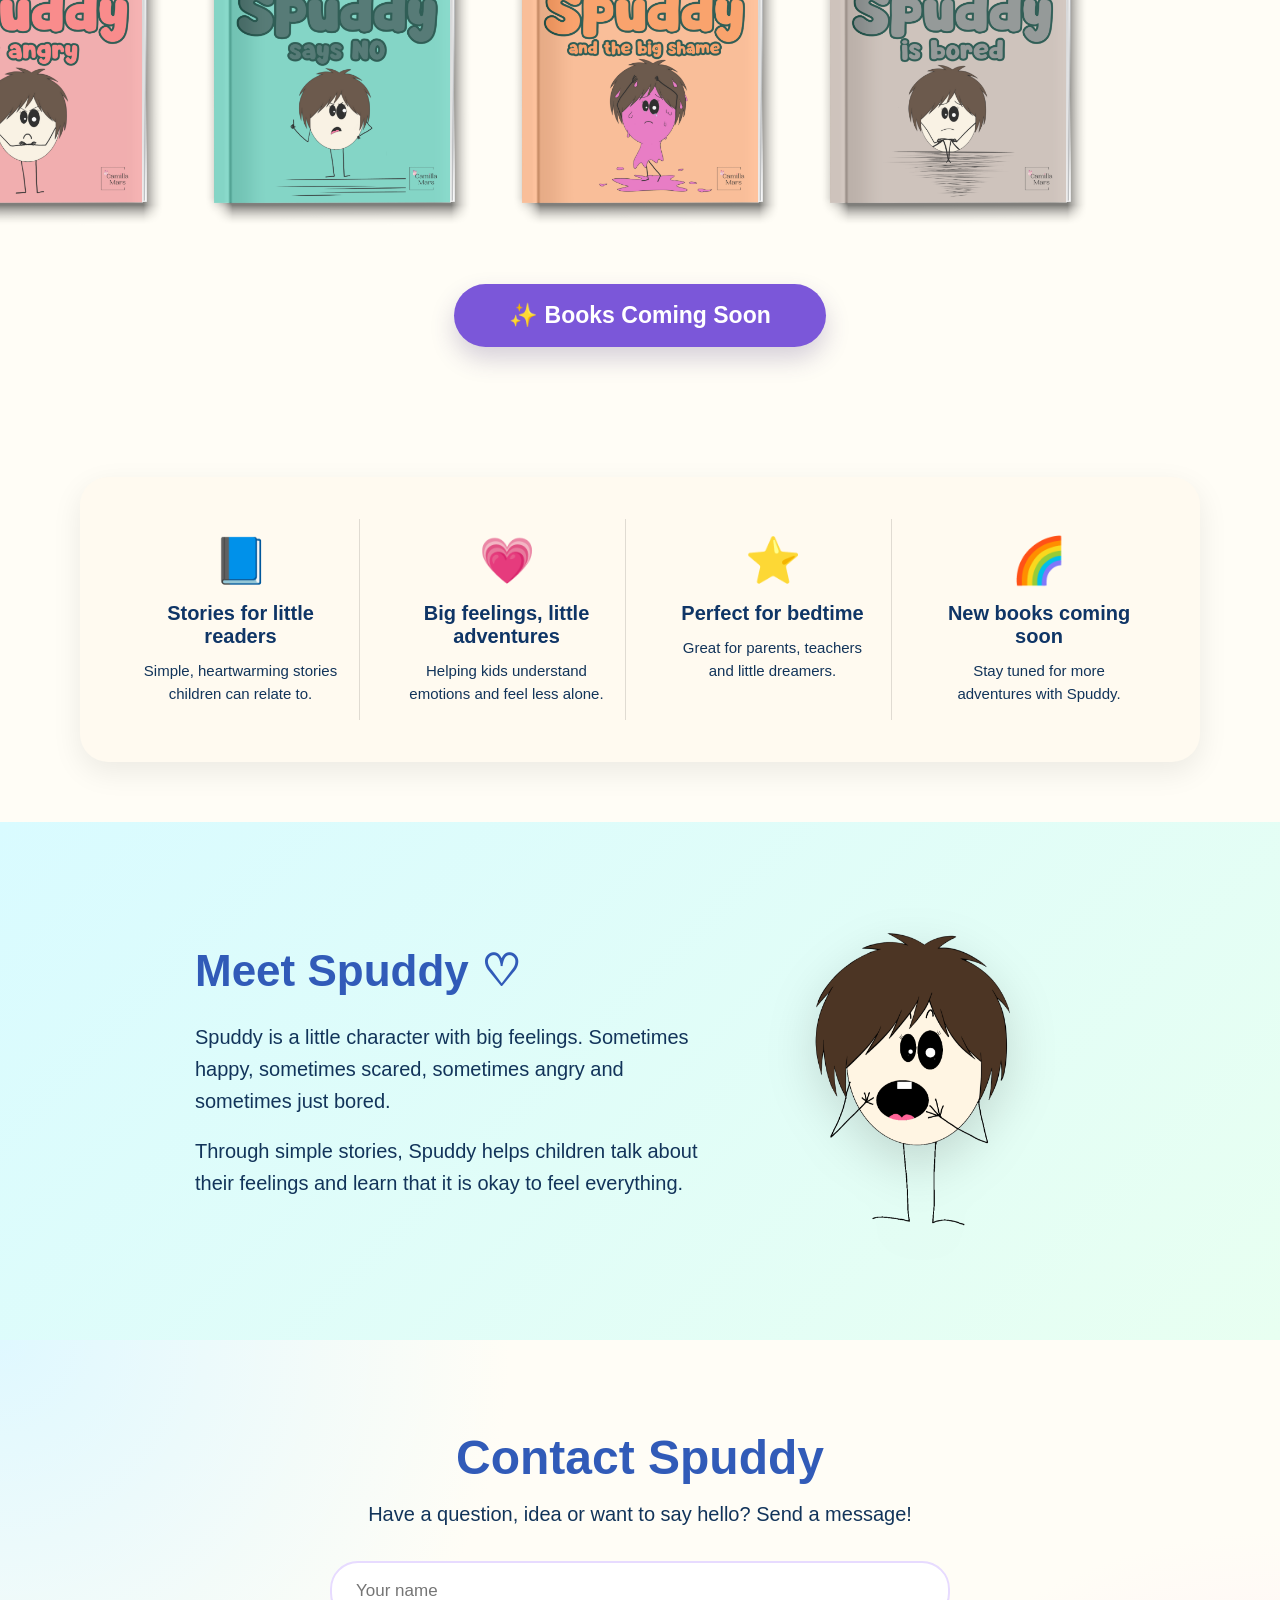
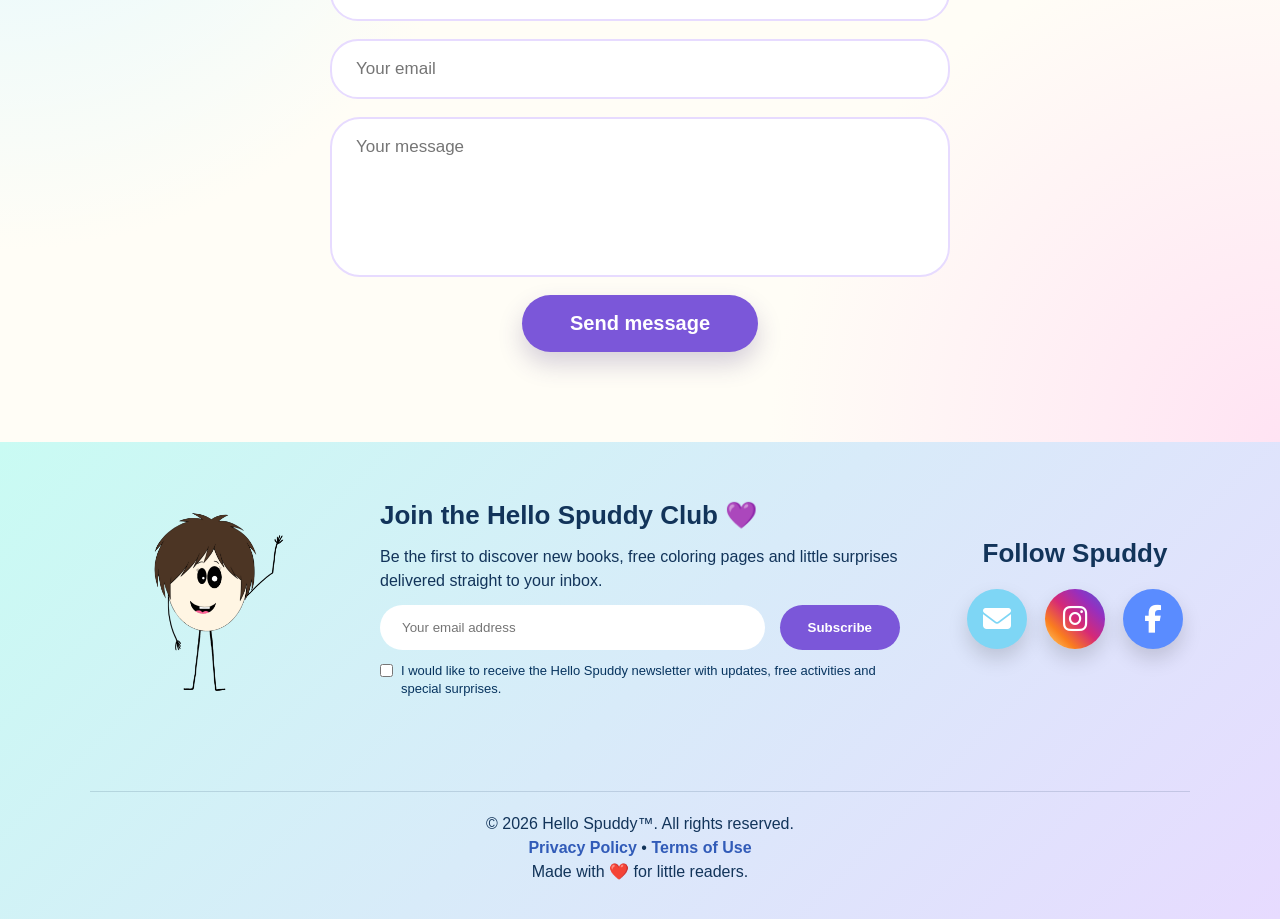
==== commit c6090d88: "updatehtml" ====
--- a/index.html
+++ b/index.html
@@ -5,19 +5,22 @@
   <meta name="viewport" content="width=device-width, initial-scale=1.0" />
 
   <title>Hello Spuddy | Children’s Books About Big Feelings</title>
+
   <!-- Google tag (gtag.js) -->
-<script async src="https://www.googletagmanager.com/gtag/js?id=G-1N1HCGV3VQ"></script>
-<script>
-  window.dataLayer = window.dataLayer || [];
-  function gtag(){dataLayer.push(arguments);}
-  gtag('js', new Date());
-
-  gtag('config', 'G-1N1HCGV3VQ');
-</script>
+  <script async src="https://www.googletagmanager.com/gtag/js?id=G-1N1HCGV3VQ"></script>
+  <script>
+    window.dataLayer = window.dataLayer || [];
+    function gtag(){dataLayer.push(arguments);}
+    gtag("js", new Date());
+    gtag("config", "G-1N1HCGV3VQ");
+  </script>
 
   <meta name="description" content="Hello Spuddy creates heartwarming children’s books about big feelings, little adventures, emotions, confidence and gentle bedtime stories for young readers.">
   <meta name="keywords" content="Hello Spuddy, children’s books, kids books, books about emotions, bedtime stories, coloring pages, emotional learning for kids">
   <meta name="author" content="Hello Spuddy">
+  <meta name="robots" content="index, follow">
+  <meta name="theme-color" content="#7b57d9">
+
   <link rel="canonical" href="https://hellospuddy.com/">
 
   <meta property="og:title" content="Hello Spuddy | Children’s Books About Big Feelings">
@@ -26,6 +29,7 @@
   <meta property="og:url" content="https://hellospuddy.com/">
   <meta property="og:type" content="website">
   <meta property="og:site_name" content="Hello Spuddy">
+  <meta property="og:locale" content="en_US">
 
   <meta name="twitter:card" content="summary_large_image">
   <meta name="twitter:title" content="Hello Spuddy | Children’s Books About Big Feelings">
@@ -34,21 +38,21 @@
 
   <link rel="stylesheet" href="https://cdnjs.cloudflare.com/ajax/libs/font-awesome/6.7.2/css/all.min.css">
   <link rel="stylesheet" href="style.css" />
+
   <script type="application/ld+json">
-{
-  "@context": "https://schema.org",
-  "@type": "Organization",
-  "name": "Hello Spuddy",
-  "url": "https://hellospuddy.com",
-  "logo": "https://hellospuddy.com/images/Logo.png",
-  "description": "Hello Spuddy creates heartwarming children's books about emotions, confidence and little adventures.",
-  "sameAs": [
-    "https://www.instagram.com/hellospuddy",
-    "https://www.facebook.com/hellospuddy",
-    "https://www.pinterest.com/hellospuddy"
-  ]
-}
-</script>
+  {
+    "@context": "https://schema.org",
+    "@type": "Organization",
+    "name": "Hello Spuddy",
+    "url": "https://hellospuddy.com",
+    "logo": "https://hellospuddy.com/images/Logo.png",
+    "description": "Hello Spuddy creates heartwarming children's books about emotions, confidence and little adventures.",
+    "sameAs": [
+      "https://www.instagram.com/hellospuddy",
+      "https://www.facebook.com/hellospuddy"
+    ]
+  }
+  </script>
 </head>
 
 <body>
@@ -115,18 +119,18 @@
   <h2 class="section-title" data-i18n="booksTitle">☆ Meet the books! ☆</h2>
 
   <div class="books-grid">
-    <img src="images/book1.png" alt="Book 1">
-    <img src="images/book2.png" alt="Book 2">
-    <img src="images/book3.png" alt="Book 3">
-    <img src="images/book4.png" alt="Book 4">
-    <img src="images/book5.png" alt="Book 5">
-    <img src="images/book6.png" alt="Book 6">
-    <img src="images/book7.png" alt="Book 7">
-    <img src="images/book8.png" alt="Book 8">
-    <img src="images/book9.png" alt="Book 9">
-  </div>
-
-  <a href="#" class="amazon-btn" data-i18n="amazonButton">View all books on Amazon</a>
+    <img src="images/book1.png" alt="Hello Spuddy book cover 1">
+    <img src="images/book2.png" alt="Hello Spuddy book cover 2">
+    <img src="images/book3.png" alt="Hello Spuddy book cover 3">
+    <img src="images/book4.png" alt="Hello Spuddy book cover 4">
+    <img src="images/book5.png" alt="Hello Spuddy book cover 5">
+    <img src="images/book6.png" alt="Hello Spuddy book cover 6">
+    <img src="images/book7.png" alt="Hello Spuddy book cover 7">
+    <img src="images/book8.png" alt="Hello Spuddy book cover 8">
+    <img src="images/book9.png" alt="Hello Spuddy book cover 9">
+  </div>
+
+  <a href="#follow" class="amazon-btn" data-i18n="amazonButton">✨ Books Coming Soon</a>
 </section>
 
 <section class="features">
@@ -168,7 +172,7 @@
     </p>
   </div>
 
-  <img src="images/Spuddy2.png" alt="Spuddy">
+  <img src="images/Spuddy2.png" alt="Spuddy smiling character">
 </section>
 
 <section class="contact-section" id="contact">
@@ -217,27 +221,26 @@
               placeholder="Your message"
               required></textarea>
 
-<button type="submit"
-        data-i18n="contactButton">
-  Send message
-</button>
-
-<p class="form-status" id="formStatus" data-i18n="formSuccess">
-  Thank you! Your message has been sent successfully.
-</p>
-
-<iframe name="hidden_iframe" style="display:none;"></iframe>
+    <button type="submit" data-i18n="contactButton">
+      Send message
+    </button>
+
+    <p class="form-status" id="formStatus" data-i18n="formSuccess">
+      Thank you! Your message has been sent successfully.
+    </p>
+
+    <iframe name="hidden_iframe" style="display:none;"></iframe>
   </form>
 </section>
 
 <footer>
   <div class="footer-spuddy">
-    <img src="images/Spuddy3.png" alt="Spuddy">
+    <img src="images/Spuddy3.png" alt="Spuddy waving">
   </div>
 
   <div class="footer-newsletter">
-    <h3 data-i18n="stayTitle">Let's stay in touch!</h3>
-    <p data-i18n="stayText">News about books, coloring pages and little surprises.</p>
+    <h3 data-i18n="stayTitle">Join the Hello Spuddy Club 💜</h3>
+    <p data-i18n="stayText">Be the first to discover new books, free coloring pages and little surprises delivered straight to your inbox.</p>
 
     <div class="email-box">
       <input
@@ -259,7 +262,7 @@
     <label class="newsletter-consent">
       <input type="checkbox" id="newsletterConsent">
       <span data-i18n="newsletterConsent">
-        I agree to receive Hello Spuddy news.
+        I would like to receive the Hello Spuddy newsletter with updates, free activities and special surprises.
       </span>
     </label>
 
@@ -296,6 +299,7 @@
     </p>
   </div>
 </footer>
+
 <iframe name="brevo_hidden_iframe" style="display:none;"></iframe>
 
 <form
@@ -311,7 +315,7 @@
   <input type="hidden" name="locale" id="brevoLocale" value="en">
 </form>
 
-<script src="script.js?v=8"></script>
+<script src="script.js?v=9"></script>
 
 </body>
 </html>
